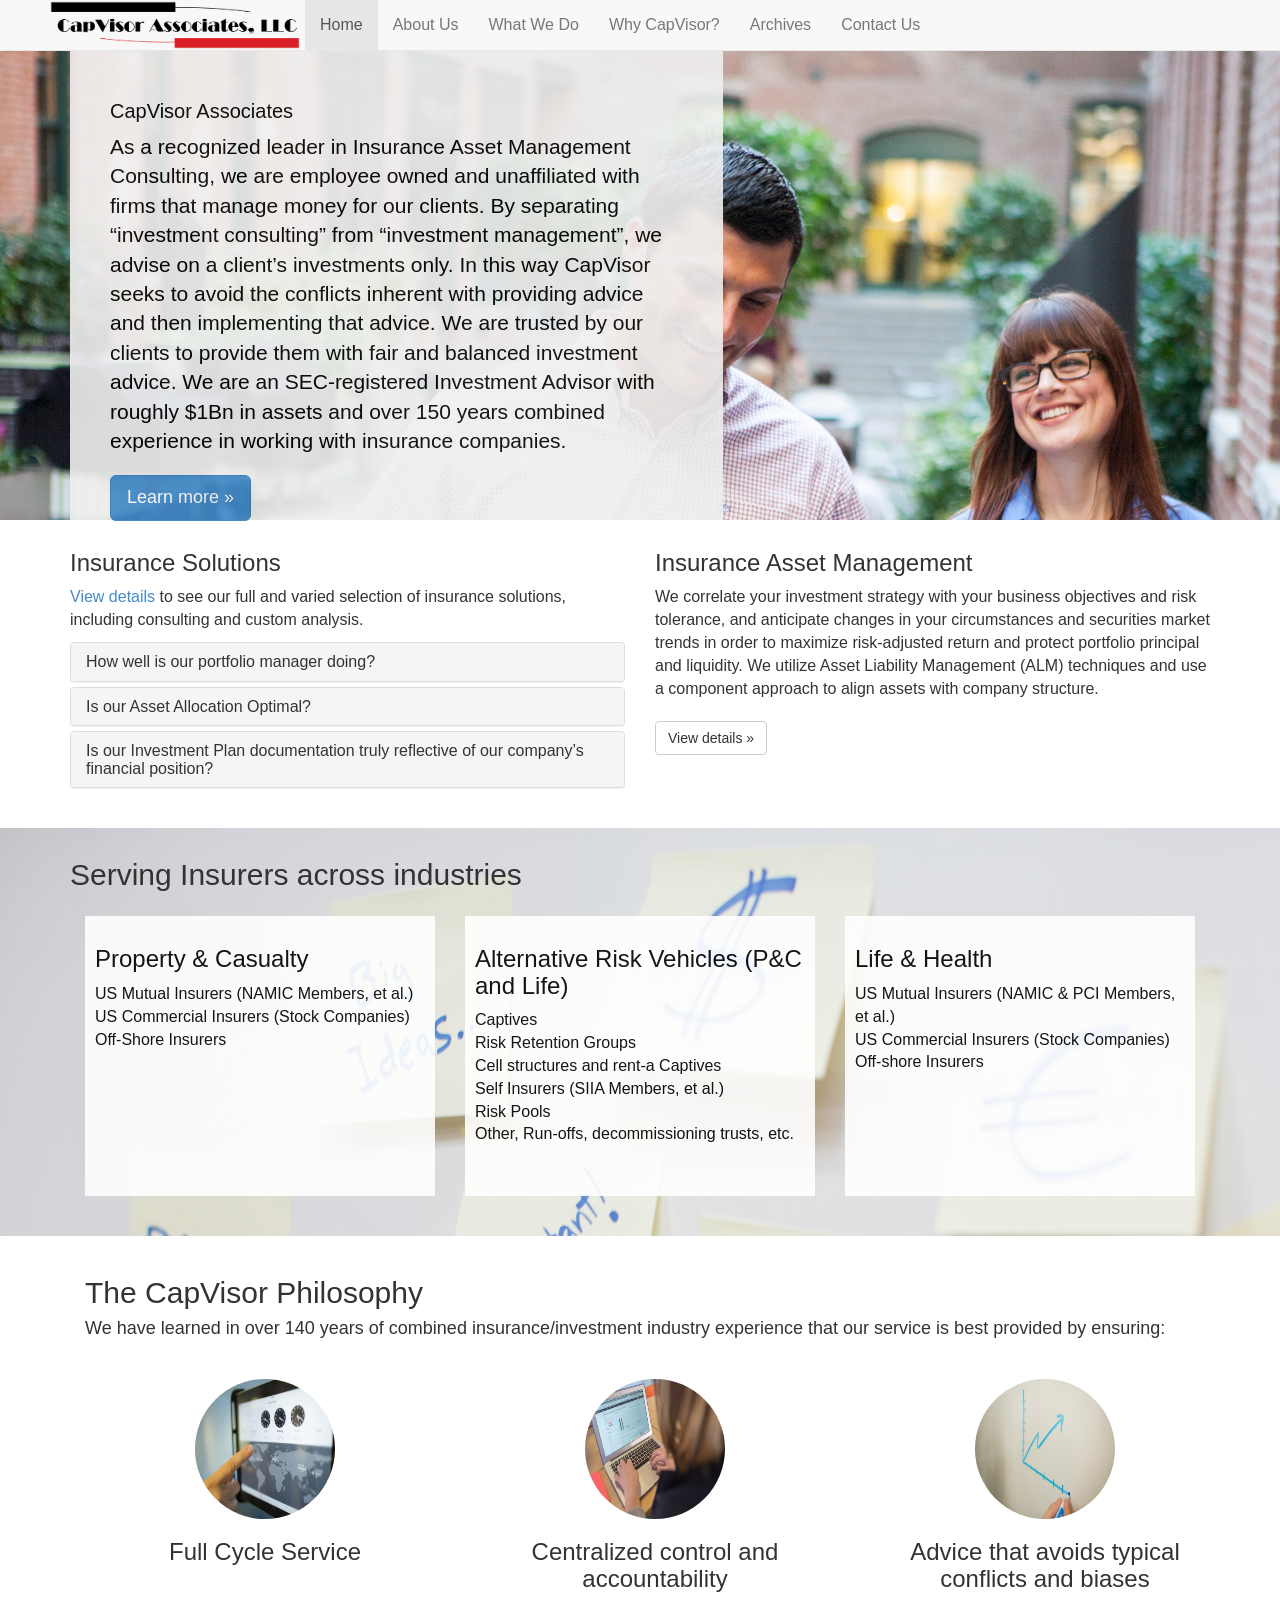
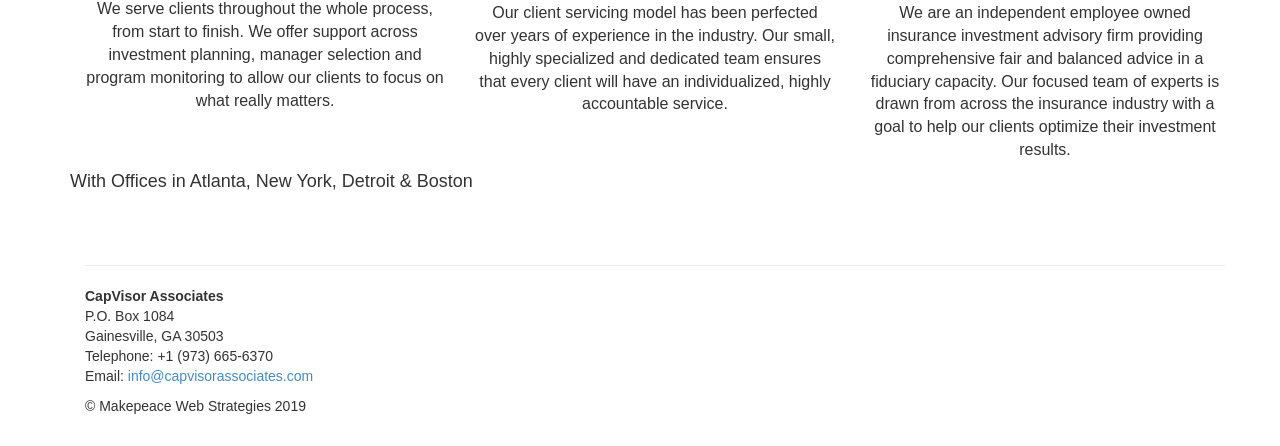
==== index.html @ c0b3cdd0 "Initial import of CapVisor Associates website from GoDaddy public_html Excludes server infrastructur" ====
<!DOCTYPE html>
<html lang="en">
<head><meta http-equiv="Content-Type" content="text/html; charset=utf-8">
	<title>Capvisor Associates - Insurance Asset Management Solutions</title>
	<meta name="generator" content="Bootply" /><meta name="viewport" content="width=device-width, initial-scale=1, maximum-scale=1"><meta name="description" content="CapVisor Associates is a recognized leader in providing independent, trusted and unbiased investment advice to insurers. We offer specialized insurance asset management and other solutions.">
	<link href="css/styles.css" rel="stylesheet" />
	<link href="css/bootstrap.min.css" rel="stylesheet" /><!--[if lt IE 9]>
			<script src="//html5shim.googlecode.com/svn/trunk/html5.js"></script>
		<![endif]-->
	<link href="css/LOGO.png" rel="title icon" />
</head>
<body><!-- Static navbar -->
<nav class="navbar navbar-default navbar-fixed-top">
<div class="container">
<div class="navbar-header"><button aria-controls="navbar" aria-expanded="false" class="navbar-toggle collapsed" data-target="#navbar" data-toggle="collapse" type="button"><span class="sr-only">Toggle navigation</span></button><a class="navbar-brand" href="index.html"><img alt="CapVisor Logo" class="logo" src="css/LOGO.jpg" /> </a></div>

<div class="navbar-collapse collapse" id="navbar">
<ul class="nav navbar-nav">
	<li class="active"><a href="index.html">Home</a></li>
	<li><a href="about-us.html">About Us</a></li>
	<li><a href="case-studies.html">What We Do</a></li>
	<li><a href="why-capvisor.html">Why CapVisor?</a></li>
	<li><a href="research.html">Archives</a></li>
	<li><a href="contact-us.html">Contact Us</a></li>
</ul>
</div>
<!--/.nav-collapse --></div>
</nav>
<!-- Main jumbotron for a primary marketing message or call to action -->

<div class="container-fluid">
<div class="homepage">
<div class="container">
<div class="row">
<div class="col-md-7 col-xs-11">
<div class="hero-cta">
<h2 style="font-size:20px">CapVisor Associates</h2>

<p class="lead">As a recognized leader in Insurance Asset Management Consulting, we are employee owned and unaffiliated with firms that manage money for our clients. By separating “investment consulting” from “investment management”,  we advise on a client’s investments only.  In this way CapVisor seeks to avoid the conflicts inherent with providing advice and then implementing that advice.  We are trusted by our clients to provide them with fair and balanced investment advice. We are an SEC-registered Investment Advisor with roughly $1Bn in assets and over 150 years combined experience in working with insurance companies.</p>

<p><a class="btn btn-primary btn-lg" href="case-studies.html" role="button">Learn more &raquo;</a></p>
</div>
</div>

<div class="col-md-5 col-xs-12" style="margin-top:50px;padding-bottom:30px;text-align:center">
      <embed src="https://players.brightcove.net/819002453001/default_default/index.html?videoId=5561254886001" autostart="false" height="220" width="370" />
</div>

</div>
</div>
</div>
</div>
<!-- Example row of columns -->

<div class="container">
<div class="row" style="margin-top:10px;margin-bottom:40px">
<div class="col-md-6">
<h3>Insurance Solutions</h3>

<p><a href="case-studies.html">View details</a> to see our full and varied selection of insurance solutions, including consulting and custom analysis.</p>

<div aria-multiselectable="true" class="panel-group" id="accordion" role="tablist">
<div class="panel panel-default">
<div class="panel-heading" id="headingOne" role="tab">
<h4 class="panel-title"><a aria-controls="collapseOne" aria-expanded="false" class="collapsed" data-parent="#accordion" data-toggle="collapse" href="#collapseOne" role="button">How well is our portfolio manager doing? </a></h4>
</div>

<div aria-labelledby="headingOne" class="panel-collapse collapse" id="collapseOne" role="tabpanel">
<div class="panel-body">
<ul>
	<li>Evaluating manager performance on a &ldquo;risk-adjusted basis&rdquo;, rather than a &ldquo;nominal&rdquo; basis (returns vs benchmark) is the key to understanding manager &ldquo;skill&rdquo;.</li>
	<li>How does our manager&rsquo;s performance compare to other similar managers?</li>
	<li>Has our manager designed our portfolio structure using asset liability management (ALM) techniques?</li>
	<li>Does our manager&rsquo;s style align with our investment philosophy? Is our Investment Plan documentation (Investment Policy Statement and guidelines) boilerplate or is it truly reflective of our company&rsquo;s financial positon, investment objectives, risk profile, regulatory environment and lifecycle status?</li>
	<li><a class="btn btn-default" href="case-studies.html" role="button">View details &raquo;</a></li>
</ul>
</div>
</div>
</div>

<div class="panel panel-default">
<div class="panel-heading" id="headingTwo" role="tab">
<h4 class="panel-title"><a aria-controls="collapseTwo" aria-expanded="false" class="collapsed" data-parent="#accordion" data-toggle="collapse" href="#collapseTwo" role="button">Is our Asset Allocation Optimal? </a></h4>
</div>

<div aria-labelledby="headingTwo" class="panel-collapse collapse" id="collapseTwo" role="tabpanel">
<div class="panel-body">
<ul>
	<li>Are we missing out on return opportunities due to limited usage of appropriate asset classes?</li>
	<li>Have we created a risk barbell of conservative bonds on one end and risk assets, like equities on the other?</li>
	<li>How can we improve our risk-adjusted returns and smooth out investment program&rsquo;s performance over time?</li>
	<li><a class="btn btn-default" href="case-studies.html" role="button">View details &raquo;</a></li>
</ul>
</div>
</div>
</div>

<div class="panel panel-default">
<div class="panel-heading" id="headingThree" role="tab">
<h4 class="panel-title"><a aria-controls="collapseThree" aria-expanded="false" class="collapsed" data-parent="#accordion" data-toggle="collapse" href="#collapseThree" role="button">Is our Investment Plan documentation truly reflective of our company&rsquo;s financial position? </a></h4>
</div>

<div aria-labelledby="headingThree" class="panel-collapse collapse" id="collapseThree" role="tabpanel">
<div class="panel-body">
<ul>
	<li>Is our Investment Plan documentation boilerplate, or does it reflect investment objectives, risk profile, regulatory environment and lifecycle status?</li>
	<li><a class="btn btn-default" href="case-studies.html" role="button">View details &raquo;</a></li>
</ul>
</div>
</div>
</div>
</div>
</div>

<div class="col-md-6">
<h3>Insurance Asset Management</h3>

<p>We correlate your investment strategy with your business objectives and risk tolerance, and anticipate changes in your circumstances and securities market trends in order to maximize risk-adjusted return and protect portfolio principal and liquidity. We utilize Asset Liability Management (ALM) techniques and use a component approach to align assets with company structure.</p>

<p><a class="btn btn-default" href="case-studies.html" role="button">View details &raquo;</a></p>
</div>
</div>
</div>
<!-- Example row of columns -->

<div class="container-fluid">
<div class="row">
<div class="industries">
<div class="container">
<h2>Serving Insurers across industries</h2>

<div class="col-sm-6 col-md-4">
<div class="industries-background">
<div class="industries-text">
<h3>Property &amp; Casualty</h3>

<p>US Mutual Insurers (NAMIC Members, et al.)<br />
US Commercial Insurers (Stock Companies)<br />
Off-Shore Insurers<br />
<br />
<br />
&nbsp;</p>
<br />
<!-- <p><a class="btn btn-default" href="#" role="button">View details &raquo;</a></p> --></div>
</div>
</div>

<div class="col-sm-6 col-md-4">
<div class="industries-background">
<div class="industries-text">
<h3>Alternative Risk Vehicles (P&amp;C and Life)</h3>

<p>Captives<br />
Risk Retention Groups<br />
Cell structures and rent-a Captives<br />
Self Insurers (SIIA Members, et al.)<br />
Risk Pools<br />
Other, Run-offs, decommissioning trusts, etc.</p>
<!--   <p><a class="btn btn-default" href="#" role="button">View details &raquo;</a></p> --></div>
</div>
</div>

<div class="col-sm-6 col-md-4">
<div class="industries-background">
<div class="industries-text">
<h3>Life &amp;&nbsp;Health</h3>

<p>US Mutual Insurers (NAMIC &amp; PCI Members, et al.)<br />
US Commercial Insurers (Stock Companies)<br />
Off-shore Insurers<br />
<br />
<br />
&nbsp;</p>
<br />
<!--   <p><a class="btn btn-default" href="#" role="button">View details &raquo;</a></p> --></div>
</div>
</div>
</div>
</div>
</div>
</div>

<div class="container">
<!-- <div class="row">
<div class="col-md-8">
<h2>A.M Best Recommended Expert Service Provider</h2>
</div>

<div class="col-md-6 col-md-offset-1" style="margin-top:20px">
<p>CapVisor Associates is delighted to be recognized again in 2017 by A.M. Best as a &ldquo;Recommended Expert Service Provider&rdquo;. The BestMark program is recognized throughout the insurance industry. A.M. Best, the leading insurance rating firm, confirms our industry status as an investment advisor whose expertise is valued by its clients.</p>
</div>

<div class="col-md-4 col-md-offset-1"><img height="120px" src="css/2017_ExpertServiceProviders.jpg" width="160px" /> <img height="80px" src="css/AM Best Logo.gif" style="margin-left:20px" width="120px" /></div>
</div>

<hr /></div> -->

<div class="container">
<h2>The CapVisor Philosophy</h2>

<h4>We have learned in over 140 years of combined insurance/investment industry experience that our service is best provided by ensuring:</h4>

<div class="row">
<div class="philosophy">
<div class="col-md-4" style="text-align:center"><img alt="Insurance Analytics" class="img-circle" height="140" src="css/tablet.jpg" width="140" />
<h3>Full Cycle Service</h3>
&nbsp;

<p>We serve clients throughout the whole process, from start to finish. We offer support across investment planning, manager selection and program monitoring to allow our clients to focus on what really matters.</p>
</div>
<!-- /.col-lg-4 -->

<div class="col-md-4" style="text-align:center"><img alt="Centralized control" class="img-circle" height="140" src="css/hands-typing-5.jpg" width="140" />
<h3>Centralized control and accountability</h3>

<p>Our client servicing model has been perfected over years of experience in the industry. Our small, highly specialized and dedicated team ensures that every client will have an individualized, highly accountable service.</p>
</div>
<!-- /.col-lg-4 -->

<div class="col-md-4" style="text-align:center"><img alt="Asset growth" class="img-circle" height="140" src="css/whiteboard-graph.jpg" width="140" />
<h3>Advice that avoids typical conflicts and biases</h3>

<p>We are an independent employee owned insurance investment advisory firm providing comprehensive fair and balanced advice in a fiduciary capacity.  Our focused team of experts is drawn from across the insurance industry with a goal to help our clients optimize their investment results.</p>
</div>
<h4>With Offices in Atlanta, New York, Detroit & Boston</h4>
<!-- /.col-lg-4 --></div>
</div>
<!-- /.row --><br />
<!-- <div class="row">
<div class="col-md-12">

<h4 style="margin-bottom:20px">CapVisor believes that the key to an optimized and successful insurance investment program is based upon:</h4>

<ul style="list-style-type:none">       
<li><span style="font-size:30px"> <em>1.</em> </span>Correlation of your investment strategy with your business objectives and risk tolerance</li>
<li><span style="font-size:30px"> <em>2.</em> </span> Utilization of a component approach to align assets with underwriting/liability structure along three primary dimensions:
<ul style="list-style-type:none"><li>  Short-term liquidity component </li>
<li>  Loss reserve component</li>
<li >  Surplus component</li></ul>
</li>

<li><span style="font-size:30px"> <em>3. </em> </span>  Anticipation of changes in your circumstances and securities market trends in order to maximize return and protect portfolio liquidity</li>
<li> <span style="font-size:30px"> <em>4.</em> </span>    Enforcement of disciplined management style  utilized in precisely executing strategies</li>
<li> <span style="font-size:30px"> <em>5.</em> </span>     Frequent and effective communication of status, progress and results</li>

</ol>
</div>
</div>
--!>

<hr>





      <footer>
      
        
        <p style="font-size:14px">
        <strong>CapVisor Associates</strong> <br>
        P.O. Box 1084<br>
Gainesville, GA 30503<br>
Telephone: +1 (973) 665-6370 <br>
Email: <a href="mailto:info@capvisorassociates.com"> info@capvisorassociates.com</a><br>
</p>
<p style="font-size:14px">&copy; Makepeace Web Strategies 2019</p>
      </footer>
     
     <!-- /container --><!-- Bootstrap core JavaScript
    ================================================== --><!-- Placed at the end of the document so the pages load faster --><script src="https://ajax.googleapis.com/ajax/libs/jquery/1.11.3/jquery.min.js"></script><script src="../../dist/js/bootstrap.min.js"></script><!-- IE10 viewport hack for Surface/desktop Windows 8 bug --><script src="../../assets/js/ie10-viewport-bug-workaround.js"></script></div>
<!-- /container --><!-- Bootstrap core JavaScript
    ================================================== --><!-- Placed at the end of the document so the pages load faster --><script src="https://ajax.googleapis.com/ajax/libs/jquery/1.11.3/jquery.min.js"></script><script src="js/bootstrap.min.js"></script><!-- IE10 viewport hack for Surface/desktop Windows 8 bug --><script src="../../assets/js/ie10-viewport-bug-workaround.js"></script></body>
</html>
---- css/styles.css ----
.container {
  margin: 0 auto;
  max-width: 1300px;
   font-family: helvetica, sans-serif;
   font-size:16px;
}

body {
  padding-top: 20px;
  padding-bottom: 20px;
font-size:16px;
}

.navbar {
  margin-bottom: 20px;
}

.logo {
height:50px;
width:250px;
margin-top:-18px;
margin-bottom:-15px;
margin-right:-10px;
margin-left:-20px}

.row {
margin-bottom:20px;
}

.homepage {
background-image:url('IMG_1086.jpg');
font-size:24px;
height:500px;
}

.hero-cta {
color:black;
background-color:#F0F0F0;
opacity:0.9;
padding:60px 40px;
font-size:20px;
height:500px
}

.btn-default {
margin-top:10px;
}

.hero-cta-2 {
color:black;
background-color:#F0F0F0;
opacity:0.9;
padding:60px 40px;
font-size:20px;
height:400px;
}


.industries {
padding-top:10px;
padding-bottom:40px;
background-image:url('sticky-notes-2.jpg');
}

.industries-background {
height:280px;
width:100%;
background-color:white;
opacity:0.9;
padding:10px;
margin-top:15px

}

.industries-text {

color:black;
opacity:1
}

.philosophy {
 padding-top:30px;
 }

.management {
margin-bottom:20px
}

.whycapvisor {

background-image:url('IMG_0965.jpg');
width:100%;
height:400px
}



.case-studies {

background-image:url('IMG_1230.jpg');
width:100%;
height:400px
}

.about-us {

background-image:url('IMG_0834.jpg');
width:100%;
height:400px

}


.whycapvisor-research {
background-image:url('IMG_0982.jpg');
background-size:100% 200%

}
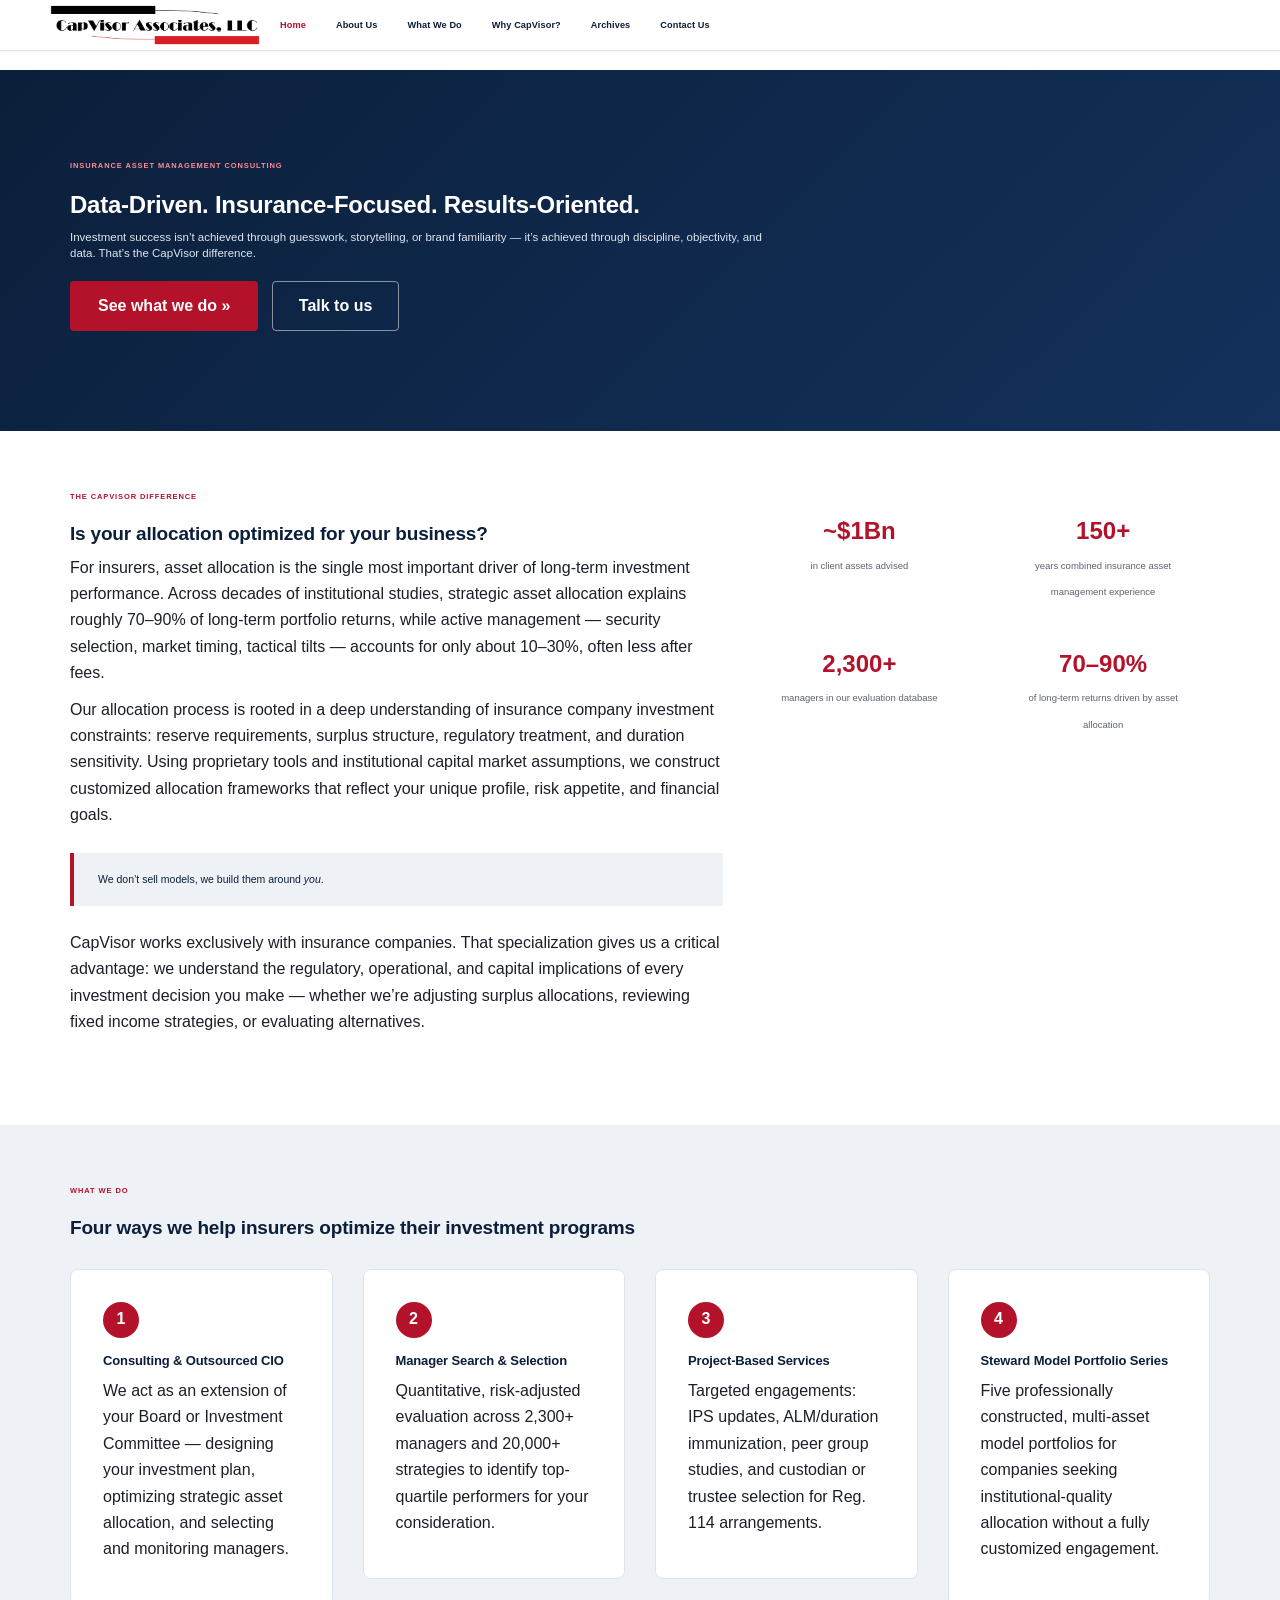
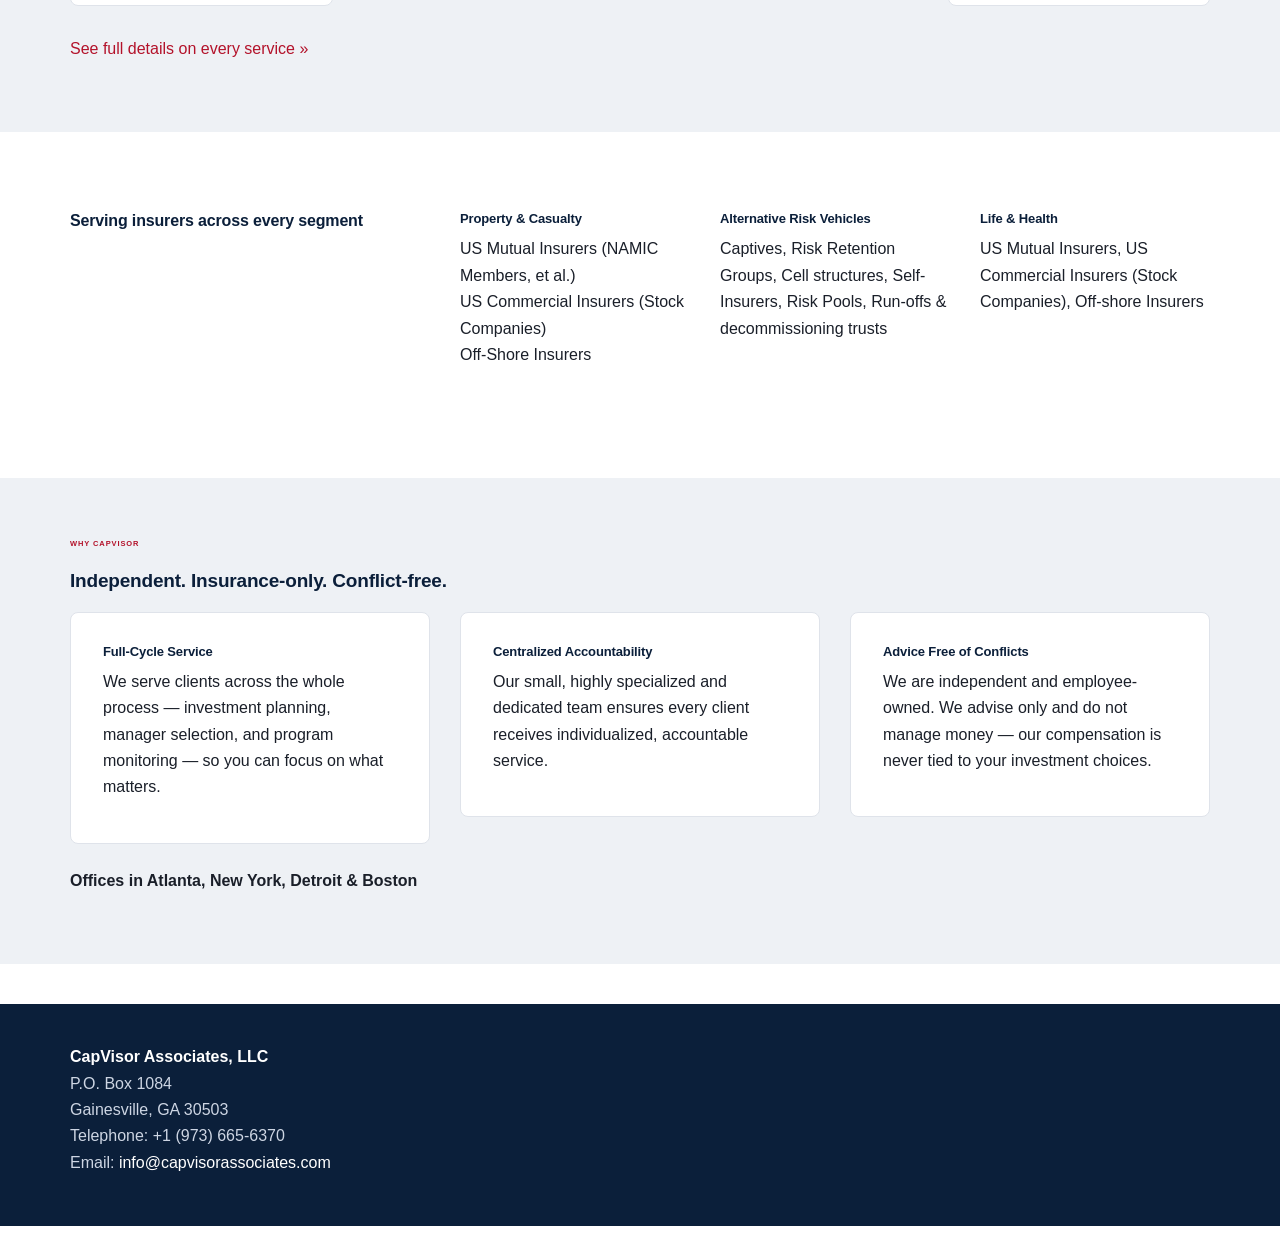
==== commit 609fd986: "Redesign site: modern visual design, restructured services with Steward Model Portfolio Series, upda" ====
--- a/index.html
+++ b/index.html
@@ -1,15 +1,16 @@
 <!DOCTYPE html>
 <html lang="en">
 <head><meta http-equiv="Content-Type" content="text/html; charset=utf-8">
-	<title>Capvisor Associates - Insurance Asset Management Solutions</title>
+	<title>CapVisor Associates - Insurance Asset Management Consulting</title>
 	<meta name="generator" content="Bootply" /><meta name="viewport" content="width=device-width, initial-scale=1, maximum-scale=1"><meta name="description" content="CapVisor Associates is a recognized leader in providing independent, trusted and unbiased investment advice to insurers. We offer specialized insurance asset management and other solutions.">
+	<link href="css/bootstrap.min.css" rel="stylesheet" />
 	<link href="css/styles.css" rel="stylesheet" />
-	<link href="css/bootstrap.min.css" rel="stylesheet" /><!--[if lt IE 9]>
+	<link href="css/modern.css" rel="stylesheet" /><!--[if lt IE 9]>
 			<script src="//html5shim.googlecode.com/svn/trunk/html5.js"></script>
 		<![endif]-->
 	<link href="css/LOGO.png" rel="title icon" />
 </head>
-<body><!-- Static navbar -->
+<body>
 <nav class="navbar navbar-default navbar-fixed-top">
 <div class="container">
 <div class="navbar-header"><button aria-controls="navbar" aria-expanded="false" class="navbar-toggle collapsed" data-target="#navbar" data-toggle="collapse" type="button"><span class="sr-only">Toggle navigation</span></button><a class="navbar-brand" href="index.html"><img alt="CapVisor Logo" class="logo" src="css/LOGO.jpg" /> </a></div>
@@ -26,153 +27,106 @@
 </div>
 <!--/.nav-collapse --></div>
 </nav>
-<!-- Main jumbotron for a primary marketing message or call to action -->
 
-<div class="container-fluid">
-<div class="homepage">
+<div class="cv-hero">
 <div class="container">
 <div class="row">
-<div class="col-md-7 col-xs-11">
-<div class="hero-cta">
-<h2 style="font-size:20px">CapVisor Associates</h2>
-
-<p class="lead">As a recognized leader in Insurance Asset Management Consulting, we are employee owned and unaffiliated with firms that manage money for our clients. By separating “investment consulting” from “investment management”,  we advise on a client’s investments only.  In this way CapVisor seeks to avoid the conflicts inherent with providing advice and then implementing that advice.  We are trusted by our clients to provide them with fair and balanced investment advice. We are an SEC-registered Investment Advisor with roughly $1Bn in assets and over 150 years combined experience in working with insurance companies.</p>
-
-<p><a class="btn btn-primary btn-lg" href="case-studies.html" role="button">Learn more &raquo;</a></p>
-</div>
-</div>
-
-<div class="col-md-5 col-xs-12" style="margin-top:50px;padding-bottom:30px;text-align:center">
-      <embed src="https://players.brightcove.net/819002453001/default_default/index.html?videoId=5561254886001" autostart="false" height="220" width="370" />
-</div>
-
+<div class="col-md-9">
+<span class="cv-eyebrow">Insurance Asset Management Consulting</span>
+<h1>Data-Driven. Insurance-Focused. Results-Oriented.</h1>
+<p class="lead">Investment success isn&rsquo;t achieved through guesswork, storytelling, or brand familiarity &mdash; it&rsquo;s achieved through discipline, objectivity, and data. That&rsquo;s the CapVisor difference.</p>
+<p>
+<a class="btn-cv-primary" href="case-studies.html">See what we do &raquo;</a>
+&nbsp;
+<a class="btn-cv-outline" href="contact-us.html">Talk to us</a>
+</p>
 </div>
 </div>
 </div>
 </div>
-<!-- Example row of columns -->
 
+<div class="cv-section">
 <div class="container">
-<div class="row" style="margin-top:10px;margin-bottom:40px">
-<div class="col-md-6">
-<h3>Insurance Solutions</h3>
-
-<p><a href="case-studies.html">View details</a> to see our full and varied selection of insurance solutions, including consulting and custom analysis.</p>
-
-<div aria-multiselectable="true" class="panel-group" id="accordion" role="tablist">
-<div class="panel panel-default">
-<div class="panel-heading" id="headingOne" role="tab">
-<h4 class="panel-title"><a aria-controls="collapseOne" aria-expanded="false" class="collapsed" data-parent="#accordion" data-toggle="collapse" href="#collapseOne" role="button">How well is our portfolio manager doing? </a></h4>
+<div class="row">
+<div class="col-md-7">
+<span class="cv-eyebrow">The CapVisor Difference</span>
+<h2>Is your allocation optimized for your business?</h2>
+<p>For insurers, asset allocation is the single most important driver of long-term investment performance. Across decades of institutional studies, strategic asset allocation explains roughly 70&ndash;90% of long-term portfolio returns, while active management &mdash; security selection, market timing, tactical tilts &mdash; accounts for only about 10&ndash;30%, often less after fees.</p>
+<p>Our allocation process is rooted in a deep understanding of insurance company investment constraints: reserve requirements, surplus structure, regulatory treatment, and duration sensitivity. Using proprietary tools and institutional capital market assumptions, we construct customized allocation frameworks that reflect your unique profile, risk appetite, and financial goals.</p>
+<div class="cv-pullquote">We don&rsquo;t sell models, we build them around <em>you</em>.</div>
+<p>CapVisor works exclusively with insurance companies. That specialization gives us a critical advantage: we understand the regulatory, operational, and capital implications of every investment decision you make &mdash; whether we&rsquo;re adjusting surplus allocations, reviewing fixed income strategies, or evaluating alternatives.</p>
 </div>
-
-<div aria-labelledby="headingOne" class="panel-collapse collapse" id="collapseOne" role="tabpanel">
-<div class="panel-body">
-<ul>
-	<li>Evaluating manager performance on a &ldquo;risk-adjusted basis&rdquo;, rather than a &ldquo;nominal&rdquo; basis (returns vs benchmark) is the key to understanding manager &ldquo;skill&rdquo;.</li>
-	<li>How does our manager&rsquo;s performance compare to other similar managers?</li>
-	<li>Has our manager designed our portfolio structure using asset liability management (ALM) techniques?</li>
-	<li>Does our manager&rsquo;s style align with our investment philosophy? Is our Investment Plan documentation (Investment Policy Statement and guidelines) boilerplate or is it truly reflective of our company&rsquo;s financial positon, investment objectives, risk profile, regulatory environment and lifecycle status?</li>
-	<li><a class="btn btn-default" href="case-studies.html" role="button">View details &raquo;</a></li>
-</ul>
-</div>
-</div>
-</div>
-
-<div class="panel panel-default">
-<div class="panel-heading" id="headingTwo" role="tab">
-<h4 class="panel-title"><a aria-controls="collapseTwo" aria-expanded="false" class="collapsed" data-parent="#accordion" data-toggle="collapse" href="#collapseTwo" role="button">Is our Asset Allocation Optimal? </a></h4>
-</div>
-
-<div aria-labelledby="headingTwo" class="panel-collapse collapse" id="collapseTwo" role="tabpanel">
-<div class="panel-body">
-<ul>
-	<li>Are we missing out on return opportunities due to limited usage of appropriate asset classes?</li>
-	<li>Have we created a risk barbell of conservative bonds on one end and risk assets, like equities on the other?</li>
-	<li>How can we improve our risk-adjusted returns and smooth out investment program&rsquo;s performance over time?</li>
-	<li><a class="btn btn-default" href="case-studies.html" role="button">View details &raquo;</a></li>
-</ul>
-</div>
-</div>
-</div>
-
-<div class="panel panel-default">
-<div class="panel-heading" id="headingThree" role="tab">
-<h4 class="panel-title"><a aria-controls="collapseThree" aria-expanded="false" class="collapsed" data-parent="#accordion" data-toggle="collapse" href="#collapseThree" role="button">Is our Investment Plan documentation truly reflective of our company&rsquo;s financial position? </a></h4>
-</div>
-
-<div aria-labelledby="headingThree" class="panel-collapse collapse" id="collapseThree" role="tabpanel">
-<div class="panel-body">
-<ul>
-	<li>Is our Investment Plan documentation boilerplate, or does it reflect investment objectives, risk profile, regulatory environment and lifecycle status?</li>
-	<li><a class="btn btn-default" href="case-studies.html" role="button">View details &raquo;</a></li>
-</ul>
+<div class="col-md-5">
+<div class="row">
+<div class="col-xs-6"><div class="cv-stat"><span class="cv-stat-num">~$1Bn</span><span class="cv-stat-label">in client assets advised</span></div></div>
+<div class="col-xs-6"><div class="cv-stat"><span class="cv-stat-num">150+</span><span class="cv-stat-label">years combined insurance asset management experience</span></div></div>
+<div class="col-xs-6"><div class="cv-stat"><span class="cv-stat-num">2,300+</span><span class="cv-stat-label">managers in our evaluation database</span></div></div>
+<div class="col-xs-6"><div class="cv-stat"><span class="cv-stat-num">70&ndash;90%</span><span class="cv-stat-label">of long-term returns driven by asset allocation</span></div></div>
 </div>
 </div>
 </div>
 </div>
 </div>
 
-<div class="col-md-6">
-<h3>Insurance Asset Management</h3>
-
-<p>We correlate your investment strategy with your business objectives and risk tolerance, and anticipate changes in your circumstances and securities market trends in order to maximize risk-adjusted return and protect portfolio principal and liquidity. We utilize Asset Liability Management (ALM) techniques and use a component approach to align assets with company structure.</p>
-
-<p><a class="btn btn-default" href="case-studies.html" role="button">View details &raquo;</a></p>
+<div class="cv-section cv-section-alt">
+<div class="container">
+<span class="cv-eyebrow">What We Do</span>
+<h2>Four ways we help insurers optimize their investment programs</h2>
+<div class="row" style="margin-top:30px">
+<div class="col-md-3">
+<div class="cv-card">
+<span class="cv-card-number">1</span>
+<h3>Consulting &amp; Outsourced CIO</h3>
+<p>We act as an extension of your Board or Investment Committee &mdash; designing your investment plan, optimizing strategic asset allocation, and selecting and monitoring managers.</p>
+</div>
+</div>
+<div class="col-md-3">
+<div class="cv-card">
+<span class="cv-card-number">2</span>
+<h3>Manager Search &amp; Selection</h3>
+<p>Quantitative, risk-adjusted evaluation across 2,300+ managers and 20,000+ strategies to identify top-quartile performers for your consideration.</p>
+</div>
+</div>
+<div class="col-md-3">
+<div class="cv-card">
+<span class="cv-card-number">3</span>
+<h3>Project-Based Services</h3>
+<p>Targeted engagements: IPS updates, ALM/duration immunization, peer group studies, and custodian or trustee selection for Reg. 114 arrangements.</p>
+</div>
+</div>
+<div class="col-md-3">
+<div class="cv-card">
+<span class="cv-card-number">4</span>
+<h3>Steward Model Portfolio Series</h3>
+<p>Five professionally constructed, multi-asset model portfolios for companies seeking institutional-quality allocation without a fully customized engagement.</p>
 </div>
 </div>
 </div>
-<!-- Example row of columns -->
-
-<div class="container-fluid">
-<div class="row">
-<div class="industries">
-<div class="container">
-<h2>Serving Insurers across industries</h2>
-
-<div class="col-sm-6 col-md-4">
-<div class="industries-background">
-<div class="industries-text">
-<h3>Property &amp; Casualty</h3>
-
-<p>US Mutual Insurers (NAMIC Members, et al.)<br />
-US Commercial Insurers (Stock Companies)<br />
-Off-Shore Insurers<br />
-<br />
-<br />
-&nbsp;</p>
-<br />
-<!-- <p><a class="btn btn-default" href="#" role="button">View details &raquo;</a></p> --></div>
+<p style="margin-top:30px"><a href="case-studies.html">See full details on every service &raquo;</a></p>
 </div>
 </div>
 
-<div class="col-sm-6 col-md-4">
-<div class="industries-background">
-<div class="industries-text">
-<h3>Alternative Risk Vehicles (P&amp;C and Life)</h3>
-
-<p>Captives<br />
-Risk Retention Groups<br />
-Cell structures and rent-a Captives<br />
-Self Insurers (SIIA Members, et al.)<br />
-Risk Pools<br />
-Other, Run-offs, decommissioning trusts, etc.</p>
-<!--   <p><a class="btn btn-default" href="#" role="button">View details &raquo;</a></p> --></div>
+<div class="cv-section">
+<div class="container">
+<div class="row">
+<div class="col-md-4">
+<h2 style="font-size:1.6rem">Serving insurers across every segment</h2>
 </div>
+<div class="col-md-8">
+<div class="row">
+<div class="col-sm-4">
+<h3>Property &amp; Casualty</h3>
+<p>US Mutual Insurers (NAMIC Members, et al.)<br />
+US Commercial Insurers (Stock Companies)<br />
+Off-Shore Insurers</p>
 </div>
-
-<div class="col-sm-6 col-md-4">
-<div class="industries-background">
-<div class="industries-text">
-<h3>Life &amp;&nbsp;Health</h3>
-
-<p>US Mutual Insurers (NAMIC &amp; PCI Members, et al.)<br />
-US Commercial Insurers (Stock Companies)<br />
-Off-shore Insurers<br />
-<br />
-<br />
-&nbsp;</p>
-<br />
-<!--   <p><a class="btn btn-default" href="#" role="button">View details &raquo;</a></p> --></div>
+<div class="col-sm-4">
+<h3>Alternative Risk Vehicles</h3>
+<p>Captives, Risk Retention Groups, Cell structures, Self-Insurers, Risk Pools, Run-offs &amp; decommissioning trusts</p>
+</div>
+<div class="col-sm-4">
+<h3>Life &amp; Health</h3>
+<p>US Mutual Insurers, US Commercial Insurers (Stock Companies), Off-shore Insurers</p>
 </div>
 </div>
 </div>
@@ -180,95 +134,46 @@
 </div>
 </div>
 
+<div class="cv-section cv-section-alt">
 <div class="container">
-<!-- <div class="row">
-<div class="col-md-8">
-<h2>A.M Best Recommended Expert Service Provider</h2>
+<span class="cv-eyebrow">Why CapVisor</span>
+<h2>Independent. Insurance-only. Conflict-free.</h2>
+<div class="row" style="margin-top:20px">
+<div class="col-md-4">
+<div class="cv-card">
+<h3>Full-Cycle Service</h3>
+<p>We serve clients across the whole process &mdash; investment planning, manager selection, and program monitoring &mdash; so you can focus on what matters.</p>
+</div>
+</div>
+<div class="col-md-4">
+<div class="cv-card">
+<h3>Centralized Accountability</h3>
+<p>Our small, highly specialized and dedicated team ensures every client receives individualized, accountable service.</p>
+</div>
+</div>
+<div class="col-md-4">
+<div class="cv-card">
+<h3>Advice Free of Conflicts</h3>
+<p>We are independent and employee-owned. We advise only and do not manage money &mdash; our compensation is never tied to your investment choices.</p>
+</div>
+</div>
+</div>
+<p style="margin-top:24px"><strong>Offices in Atlanta, New York, Detroit &amp; Boston</strong></p>
+</div>
 </div>
 
-<div class="col-md-6 col-md-offset-1" style="margin-top:20px">
-<p>CapVisor Associates is delighted to be recognized again in 2017 by A.M. Best as a &ldquo;Recommended Expert Service Provider&rdquo;. The BestMark program is recognized throughout the insurance industry. A.M. Best, the leading insurance rating firm, confirms our industry status as an investment advisor whose expertise is valued by its clients.</p>
+<footer class="cv-footer">
+<div class="container">
+<p>
+<strong>CapVisor Associates, LLC</strong><br>
+P.O. Box 1084<br>
+Gainesville, GA 30503<br>
+Telephone: +1 (973) 665-6370<br>
+Email: <a href="mailto:info@capvisorassociates.com">info@capvisorassociates.com</a>
+</p>
 </div>
+</footer>
 
-<div class="col-md-4 col-md-offset-1"><img height="120px" src="css/2017_ExpertServiceProviders.jpg" width="160px" /> <img height="80px" src="css/AM Best Logo.gif" style="margin-left:20px" width="120px" /></div>
-</div>
-
-<hr /></div> -->
-
-<div class="container">
-<h2>The CapVisor Philosophy</h2>
-
-<h4>We have learned in over 140 years of combined insurance/investment industry experience that our service is best provided by ensuring:</h4>
-
-<div class="row">
-<div class="philosophy">
-<div class="col-md-4" style="text-align:center"><img alt="Insurance Analytics" class="img-circle" height="140" src="css/tablet.jpg" width="140" />
-<h3>Full Cycle Service</h3>
-&nbsp;
-
-<p>We serve clients throughout the whole process, from start to finish. We offer support across investment planning, manager selection and program monitoring to allow our clients to focus on what really matters.</p>
-</div>
-<!-- /.col-lg-4 -->
-
-<div class="col-md-4" style="text-align:center"><img alt="Centralized control" class="img-circle" height="140" src="css/hands-typing-5.jpg" width="140" />
-<h3>Centralized control and accountability</h3>
-
-<p>Our client servicing model has been perfected over years of experience in the industry. Our small, highly specialized and dedicated team ensures that every client will have an individualized, highly accountable service.</p>
-</div>
-<!-- /.col-lg-4 -->
-
-<div class="col-md-4" style="text-align:center"><img alt="Asset growth" class="img-circle" height="140" src="css/whiteboard-graph.jpg" width="140" />
-<h3>Advice that avoids typical conflicts and biases</h3>
-
-<p>We are an independent employee owned insurance investment advisory firm providing comprehensive fair and balanced advice in a fiduciary capacity.  Our focused team of experts is drawn from across the insurance industry with a goal to help our clients optimize their investment results.</p>
-</div>
-<h4>With Offices in Atlanta, New York, Detroit & Boston</h4>
-<!-- /.col-lg-4 --></div>
-</div>
-<!-- /.row --><br />
-<!-- <div class="row">
-<div class="col-md-12">
-
-<h4 style="margin-bottom:20px">CapVisor believes that the key to an optimized and successful insurance investment program is based upon:</h4>
-
-<ul style="list-style-type:none">       
-<li><span style="font-size:30px"> <em>1.</em> </span>Correlation of your investment strategy with your business objectives and risk tolerance</li>
-<li><span style="font-size:30px"> <em>2.</em> </span> Utilization of a component approach to align assets with underwriting/liability structure along three primary dimensions:
-<ul style="list-style-type:none"><li>  Short-term liquidity component </li>
-<li>  Loss reserve component</li>
-<li >  Surplus component</li></ul>
-</li>
-
-<li><span style="font-size:30px"> <em>3. </em> </span>  Anticipation of changes in your circumstances and securities market trends in order to maximize return and protect portfolio liquidity</li>
-<li> <span style="font-size:30px"> <em>4.</em> </span>    Enforcement of disciplined management style  utilized in precisely executing strategies</li>
-<li> <span style="font-size:30px"> <em>5.</em> </span>     Frequent and effective communication of status, progress and results</li>
-
-</ol>
-</div>
-</div>
---!>
-
-<hr>
-
-
-
-
-
-      <footer>
-      
-        
-        <p style="font-size:14px">
-        <strong>CapVisor Associates</strong> <br>
-        P.O. Box 1084<br>
-Gainesville, GA 30503<br>
-Telephone: +1 (973) 665-6370 <br>
-Email: <a href="mailto:info@capvisorassociates.com"> info@capvisorassociates.com</a><br>
-</p>
-<p style="font-size:14px">&copy; Makepeace Web Strategies 2019</p>
-      </footer>
-     
-     <!-- /container --><!-- Bootstrap core JavaScript
-    ================================================== --><!-- Placed at the end of the document so the pages load faster --><script src="https://ajax.googleapis.com/ajax/libs/jquery/1.11.3/jquery.min.js"></script><script src="../../dist/js/bootstrap.min.js"></script><!-- IE10 viewport hack for Surface/desktop Windows 8 bug --><script src="../../assets/js/ie10-viewport-bug-workaround.js"></script></div>
-<!-- /container --><!-- Bootstrap core JavaScript
-    ================================================== --><!-- Placed at the end of the document so the pages load faster --><script src="https://ajax.googleapis.com/ajax/libs/jquery/1.11.3/jquery.min.js"></script><script src="js/bootstrap.min.js"></script><!-- IE10 viewport hack for Surface/desktop Windows 8 bug --><script src="../../assets/js/ie10-viewport-bug-workaround.js"></script></body>
-</html>+<script src="https://ajax.googleapis.com/ajax/libs/jquery/1.11.3/jquery.min.js"></script><script src="js/bootstrap.min.js"></script>
+</body>
+</html>
--- a/css/modern.css
+++ b/css/modern.css
@@ -0,0 +1,209 @@
+/* CapVisor Associates — modern design system, 2026 redesign */
+
+:root{
+  --cv-navy:#0b1f3a;
+  --cv-navy-light:#13315c;
+  --cv-red:#b3122a;
+  --cv-red-dark:#8c0e21;
+  --cv-ink:#1a1f29;
+  --cv-gray:#5a6472;
+  --cv-gray-light:#eef1f5;
+  --cv-border:#dfe3ea;
+  --cv-bg:#ffffff;
+  --cv-font: -apple-system, BlinkMacSystemFont, "Segoe UI", Roboto, Helvetica, Arial, sans-serif;
+}
+
+*{box-sizing:border-box;}
+
+body{
+  font-family:var(--cv-font);
+  color:var(--cv-ink);
+  line-height:1.65;
+  background:var(--cv-bg);
+  -webkit-font-smoothing:antialiased;
+}
+
+a{color:var(--cv-red);text-decoration:none;}
+a:hover, a:focus{color:var(--cv-red-dark);text-decoration:underline;}
+
+h1,h2,h3,h4,h5{
+  font-family:var(--cv-font);
+  font-weight:700;
+  color:var(--cv-navy);
+  letter-spacing:-0.01em;
+}
+
+h1{font-size:2.4rem;}
+h2{font-size:1.9rem;margin-bottom:1rem;}
+h3{font-size:1.3rem;}
+
+.cv-eyebrow{
+  text-transform:uppercase;
+  letter-spacing:.12em;
+  font-size:.75rem;
+  font-weight:700;
+  color:var(--cv-red);
+  margin-bottom:.5rem;
+  display:block;
+}
+
+/* Navbar override */
+.navbar.navbar-default.navbar-fixed-top{
+  background:var(--cv-bg);
+  border-bottom:1px solid var(--cv-border);
+  box-shadow:0 1px 3px rgba(0,0,0,.04);
+}
+.navbar-default .navbar-nav>li>a{
+  color:var(--cv-navy);
+  font-weight:600;
+  font-size:.92rem;
+  letter-spacing:.01em;
+}
+.navbar-default .navbar-nav>li>a:hover,
+.navbar-default .navbar-nav>li.active>a{
+  color:var(--cv-red);
+  background:transparent;
+}
+.navbar-brand img.logo{max-height:42px;width:auto;}
+
+/* Hero sections */
+.cv-hero{
+  background:linear-gradient(135deg, var(--cv-navy) 0%, var(--cv-navy-light) 100%);
+  color:#fff;
+  padding:90px 0 70px;
+  margin-top:50px;
+}
+.cv-hero h1, .cv-hero h2{color:#fff;}
+.cv-hero .lead{
+  font-size:1.15rem;
+  color:#dfe6f0;
+  max-width:720px;
+}
+.cv-hero .cv-eyebrow{color:#ff8a93;}
+
+.btn-cv-primary{
+  background:var(--cv-red);
+  border:none;
+  color:#fff;
+  font-weight:600;
+  padding:12px 28px;
+  border-radius:4px;
+  display:inline-block;
+  transition:background .15s ease;
+}
+.btn-cv-primary:hover{background:var(--cv-red-dark);color:#fff;text-decoration:none;}
+
+.btn-cv-outline{
+  background:transparent;
+  border:1px solid rgba(255,255,255,.5);
+  color:#fff;
+  font-weight:600;
+  padding:11px 26px;
+  border-radius:4px;
+  display:inline-block;
+}
+.btn-cv-outline:hover{border-color:#fff;text-decoration:none;color:#fff;}
+
+/* Section spacing */
+.cv-section{padding:60px 0;}
+.cv-section-alt{background:var(--cv-gray-light);}
+
+/* Cards */
+.cv-card{
+  background:#fff;
+  border:1px solid var(--cv-border);
+  border-radius:8px;
+  padding:32px;
+  height:100%;
+  transition:box-shadow .15s ease, transform .15s ease;
+}
+.cv-card:hover{box-shadow:0 10px 30px rgba(11,31,58,.08);transform:translateY(-2px);}
+.cv-card h3{margin-top:0;}
+.cv-card .cv-card-number{
+  display:inline-flex;
+  align-items:center;
+  justify-content:center;
+  width:36px;height:36px;
+  background:var(--cv-red);
+  color:#fff;
+  border-radius:50%;
+  font-weight:700;
+  margin-bottom:16px;
+}
+
+/* Stat callouts */
+.cv-stat{
+  text-align:center;
+  padding:20px;
+}
+.cv-stat .cv-stat-num{
+  font-size:2.4rem;
+  font-weight:800;
+  color:var(--cv-red);
+  display:block;
+}
+.cv-stat .cv-stat-label{
+  color:var(--cv-gray);
+  font-size:.95rem;
+}
+
+/* Pull quote / difference box */
+.cv-pullquote{
+  border-left:4px solid var(--cv-red);
+  padding:18px 24px;
+  background:var(--cv-gray-light);
+  font-size:1.05rem;
+  color:var(--cv-navy);
+  margin:24px 0;
+}
+
+/* Steward series portfolio chips */
+.cv-portfolio-chip{
+  border:1px solid var(--cv-border);
+  border-radius:6px;
+  padding:18px 20px;
+  margin-bottom:12px;
+  background:#fff;
+}
+.cv-portfolio-chip .cv-portfolio-name{
+  font-weight:700;
+  color:var(--cv-navy);
+  display:block;
+  margin-bottom:4px;
+}
+.cv-portfolio-chip .cv-portfolio-mix{
+  color:var(--cv-gray);
+  font-size:.92rem;
+}
+
+/* People / bios */
+.cv-bio{
+  border-bottom:1px solid var(--cv-border);
+  padding:28px 0;
+}
+.cv-bio:last-child{border-bottom:none;}
+.cv-bio h4{margin-bottom:2px;color:var(--cv-navy);}
+.cv-bio .cv-bio-title{
+  color:var(--cv-red);
+  font-weight:600;
+  font-size:.92rem;
+  display:block;
+  margin-bottom:12px;
+}
+
+/* Footer */
+footer.cv-footer{
+  background:var(--cv-navy);
+  color:#cdd5e3;
+  padding:40px 0;
+  margin-top:40px;
+}
+footer.cv-footer a{color:#fff;}
+footer.cv-footer strong{color:#fff;}
+
+hr.cv-hr{border-top:1px solid var(--cv-border);margin:0;}
+
+@media (max-width:767px){
+  .cv-hero{padding:70px 0 50px;text-align:left;}
+  h1{font-size:1.9rem;}
+}
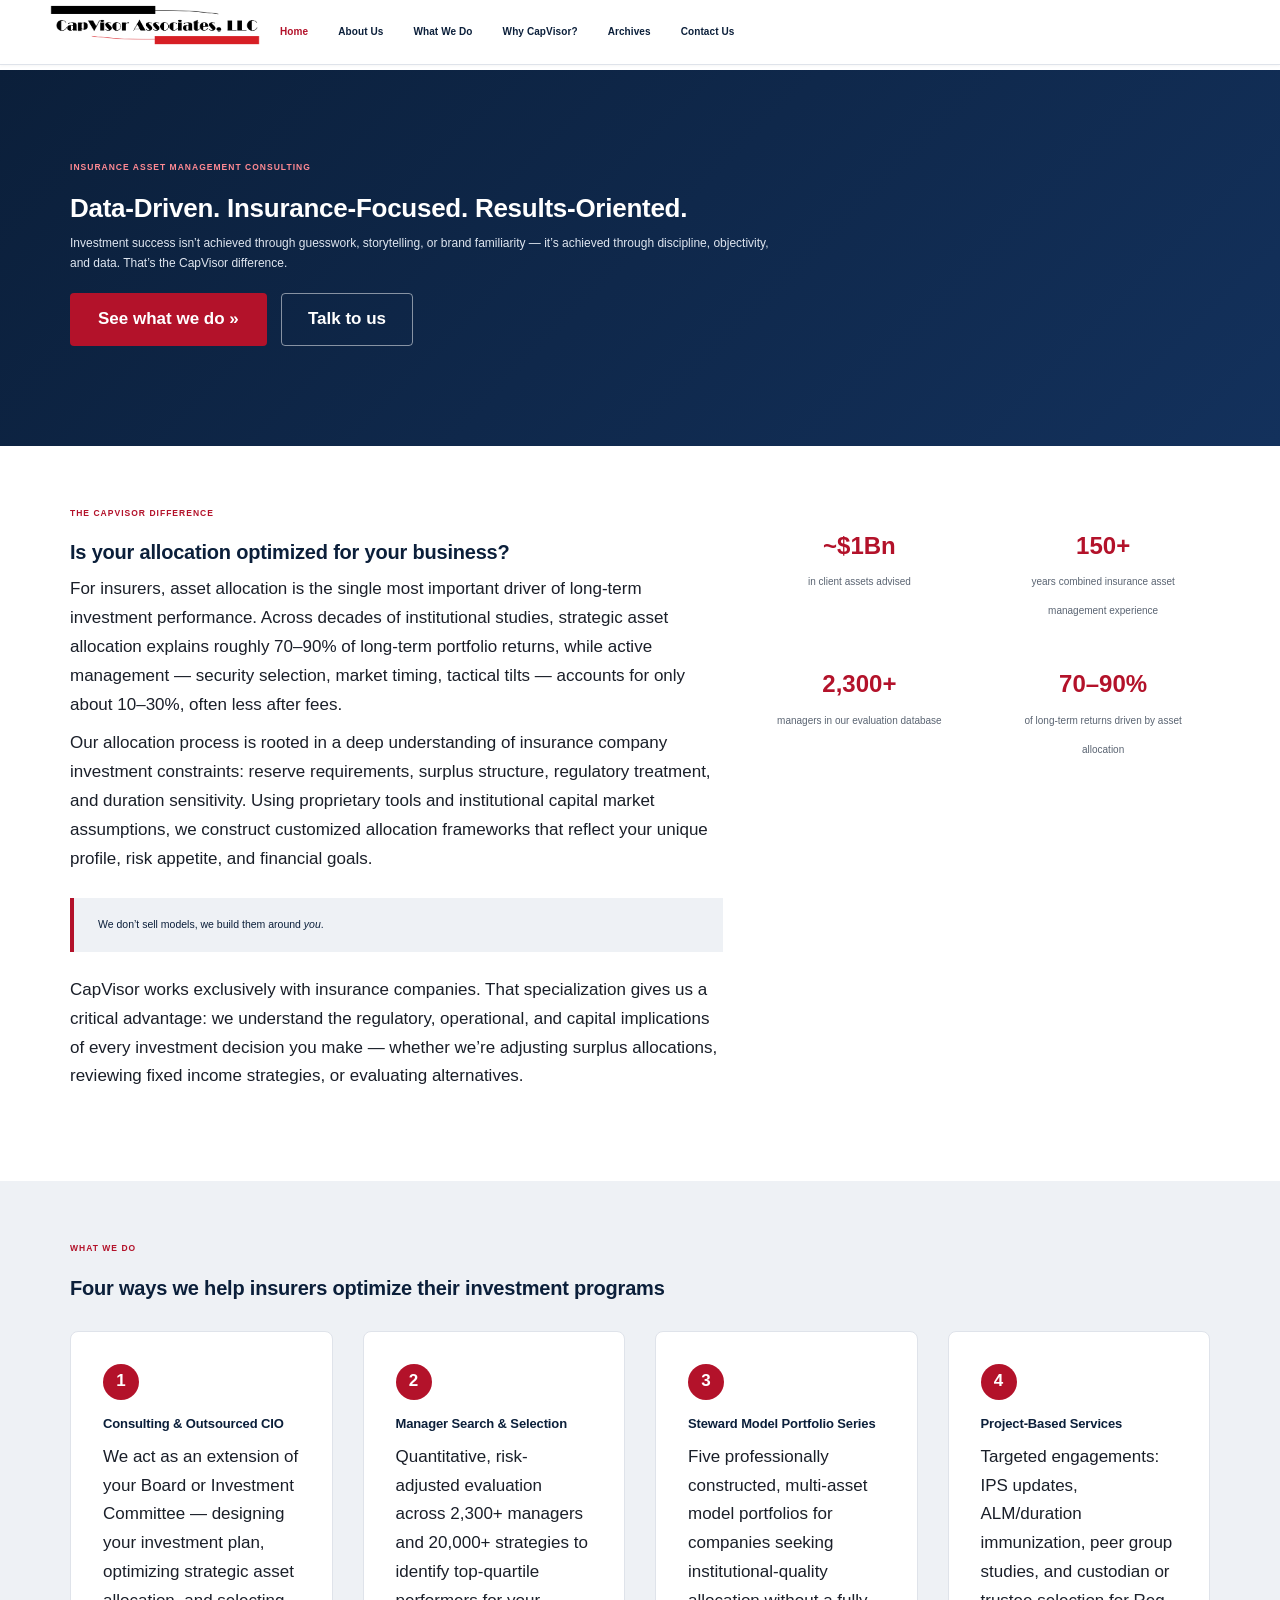
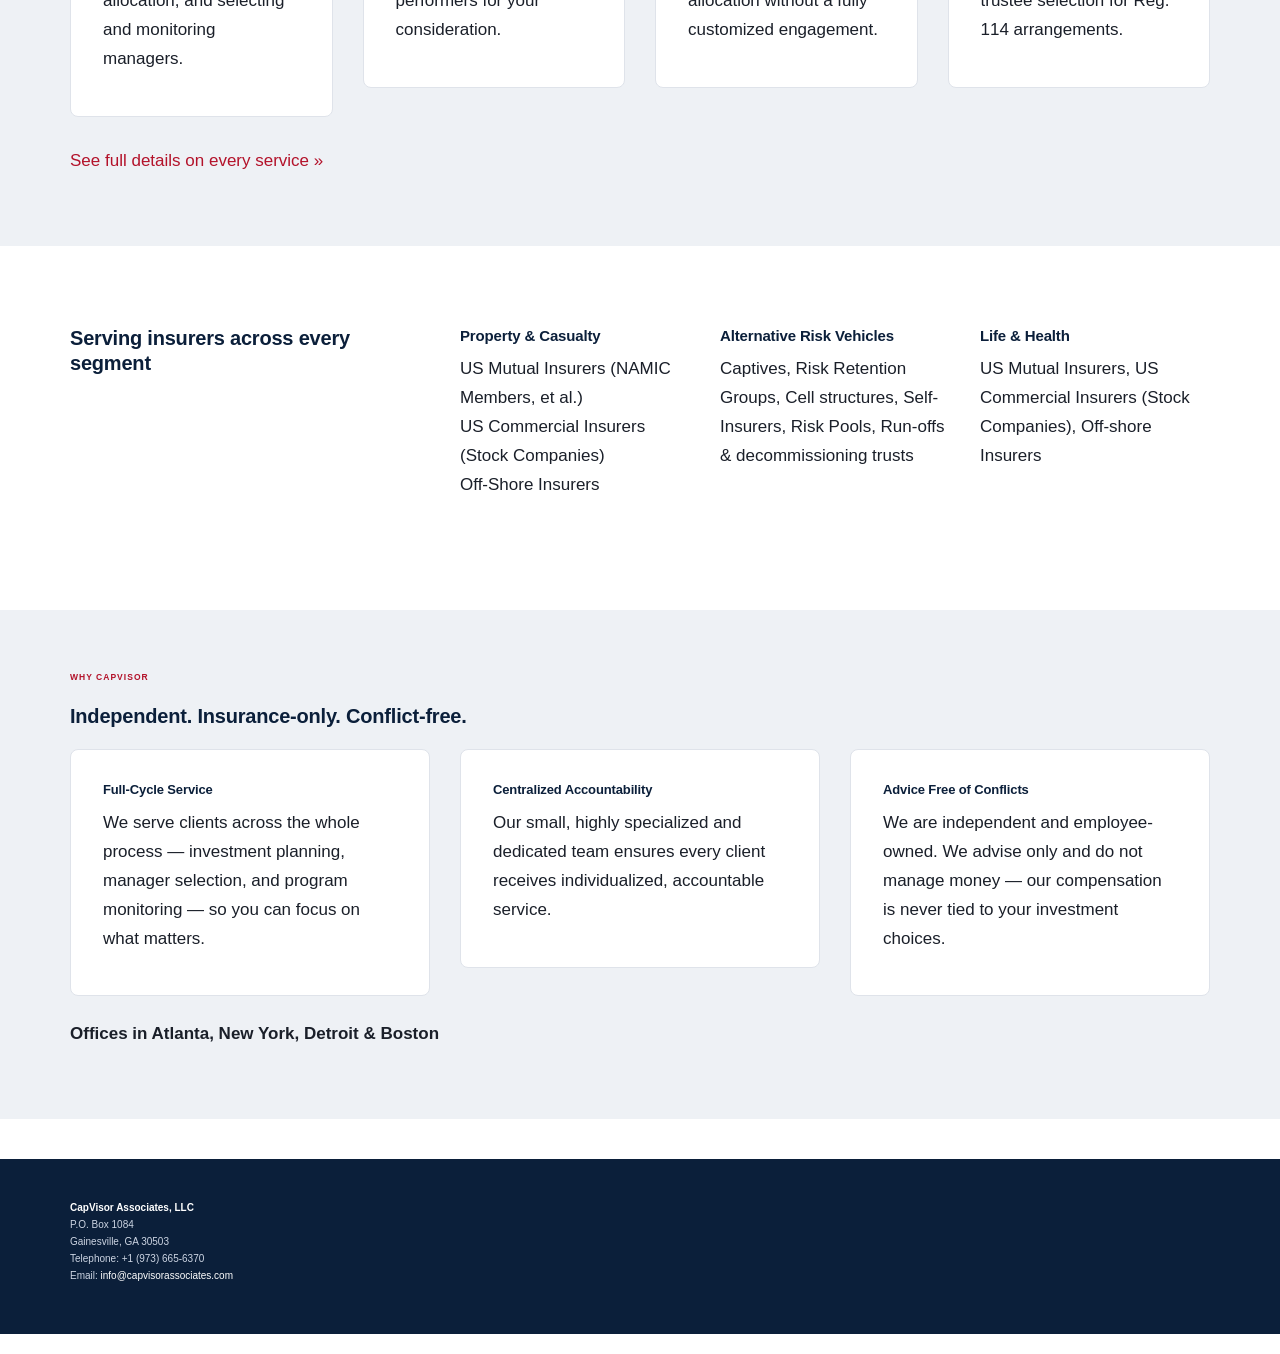
==== commit a22242c2: "Reorder Steward Model Portfolio Series ahead of Project-Based Services; move Travis to 3rd in team o" ====
--- a/index.html
+++ b/index.html
@@ -90,15 +90,15 @@
 <div class="col-md-3">
 <div class="cv-card">
 <span class="cv-card-number">3</span>
-<h3>Project-Based Services</h3>
-<p>Targeted engagements: IPS updates, ALM/duration immunization, peer group studies, and custodian or trustee selection for Reg. 114 arrangements.</p>
+<h3>Steward Model Portfolio Series</h3>
+<p>Five professionally constructed, multi-asset model portfolios for companies seeking institutional-quality allocation without a fully customized engagement.</p>
 </div>
 </div>
 <div class="col-md-3">
 <div class="cv-card">
 <span class="cv-card-number">4</span>
-<h3>Steward Model Portfolio Series</h3>
-<p>Five professionally constructed, multi-asset model portfolios for companies seeking institutional-quality allocation without a fully customized engagement.</p>
+<h3>Project-Based Services</h3>
+<p>Targeted engagements: IPS updates, ALM/duration immunization, peer group studies, and custodian or trustee selection for Reg. 114 arrangements.</p>
 </div>
 </div>
 </div>
--- a/css/modern.css
+++ b/css/modern.css
@@ -207,3 +207,31 @@
   .cv-hero{padding:70px 0 50px;text-align:left;}
   h1{font-size:1.9rem;}
 }
+
+/* Force consistent, larger type across the whole site — overrides legacy
+   Bootply styles.css rules that left many headers/nav text too small */
+body, .container, p, li{font-size:17px;line-height:1.7;}
+h1{font-size:2.6rem !important;line-height:1.15;}
+h2{font-size:2rem !important;line-height:1.25;}
+h3{font-size:1.5rem !important;line-height:1.3;}
+h4{font-size:1.2rem !important;}
+.lead{font-size:1.2rem !important;line-height:1.6;}
+
+.navbar-default .navbar-nav>li>a{
+  font-size:1rem !important;
+  padding-top:22px;
+  padding-bottom:22px;
+}
+
+.nav-tabs>li>a{
+  font-size:1.05rem !important;
+  font-weight:600;
+  padding:10px 18px;
+}
+
+.cv-bio h4{font-size:1.4rem !important;}
+.cv-bio-title{font-size:1rem !important;}
+.cv-card h3{font-size:1.3rem !important;}
+.cv-eyebrow{font-size:.85rem !important;}
+.cv-stat .cv-stat-label{font-size:1rem !important;}
+footer.cv-footer, footer.cv-footer p{font-size:1rem !important;}
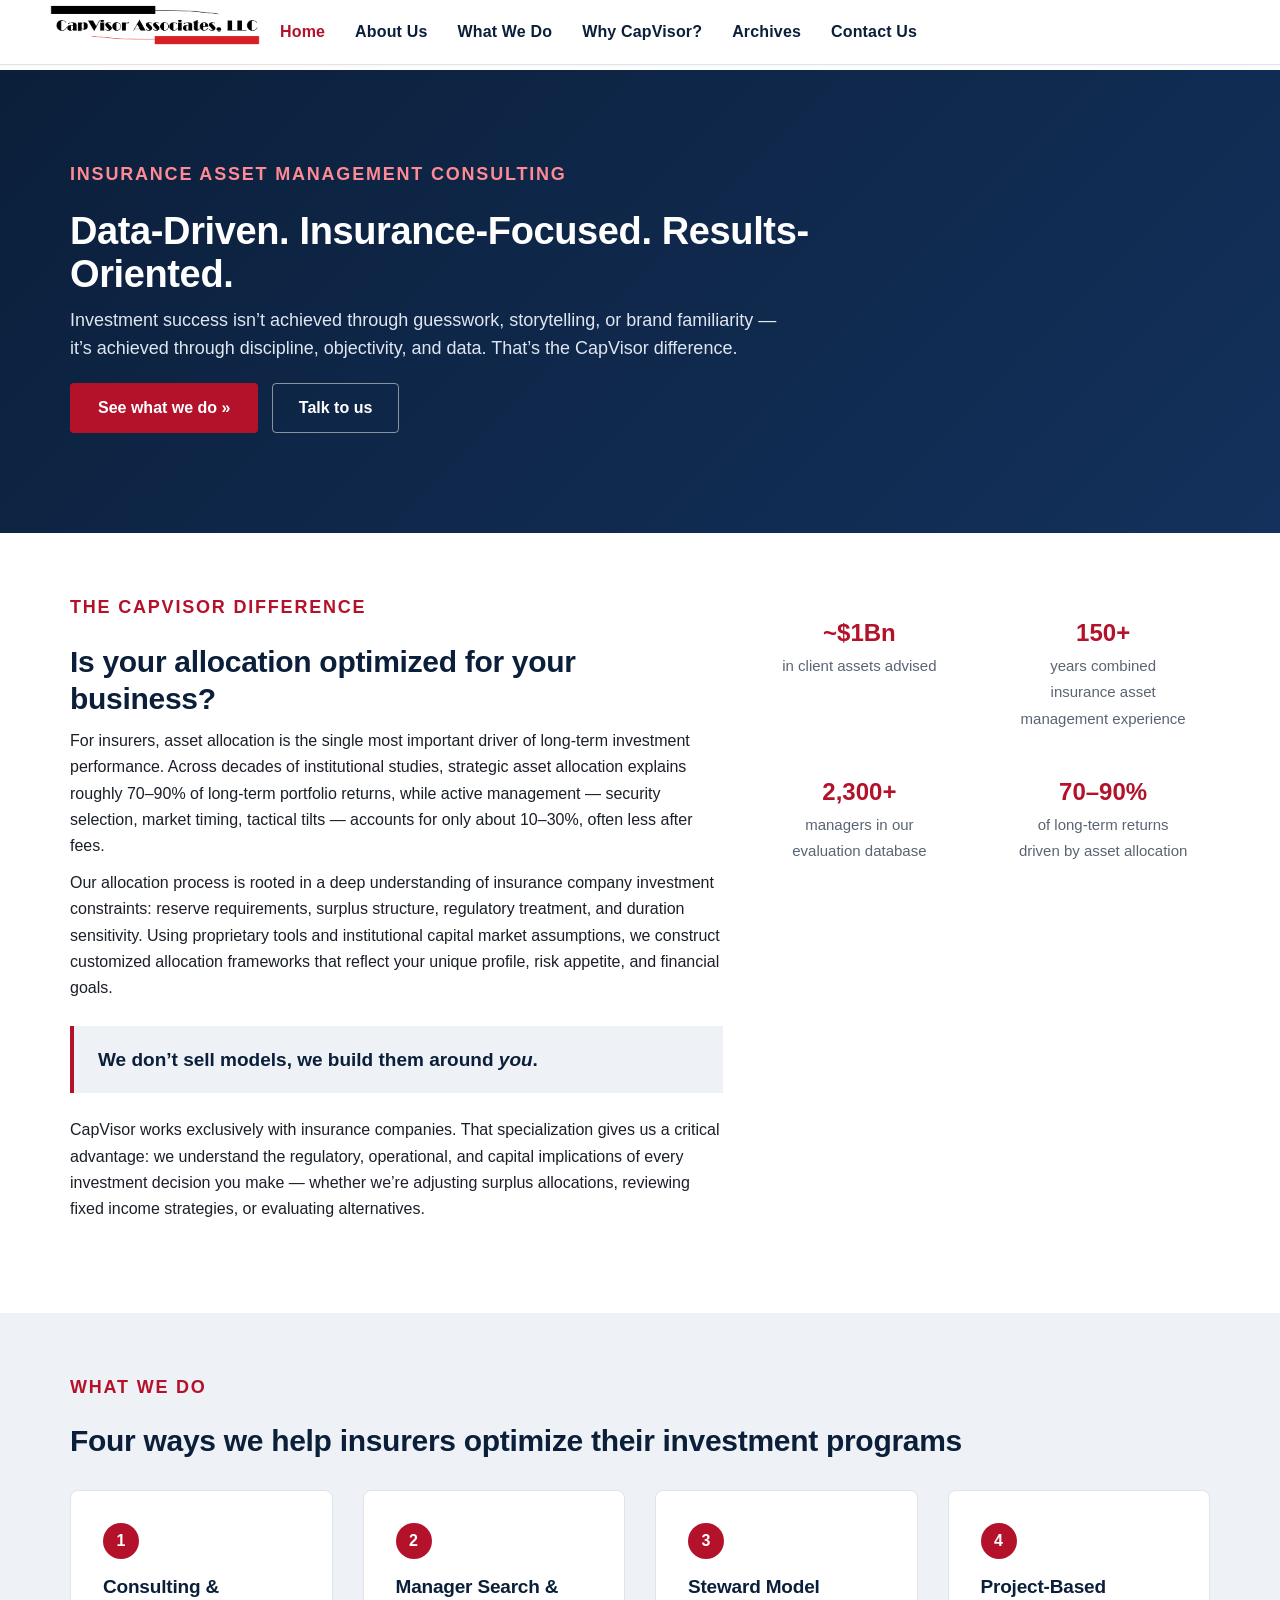
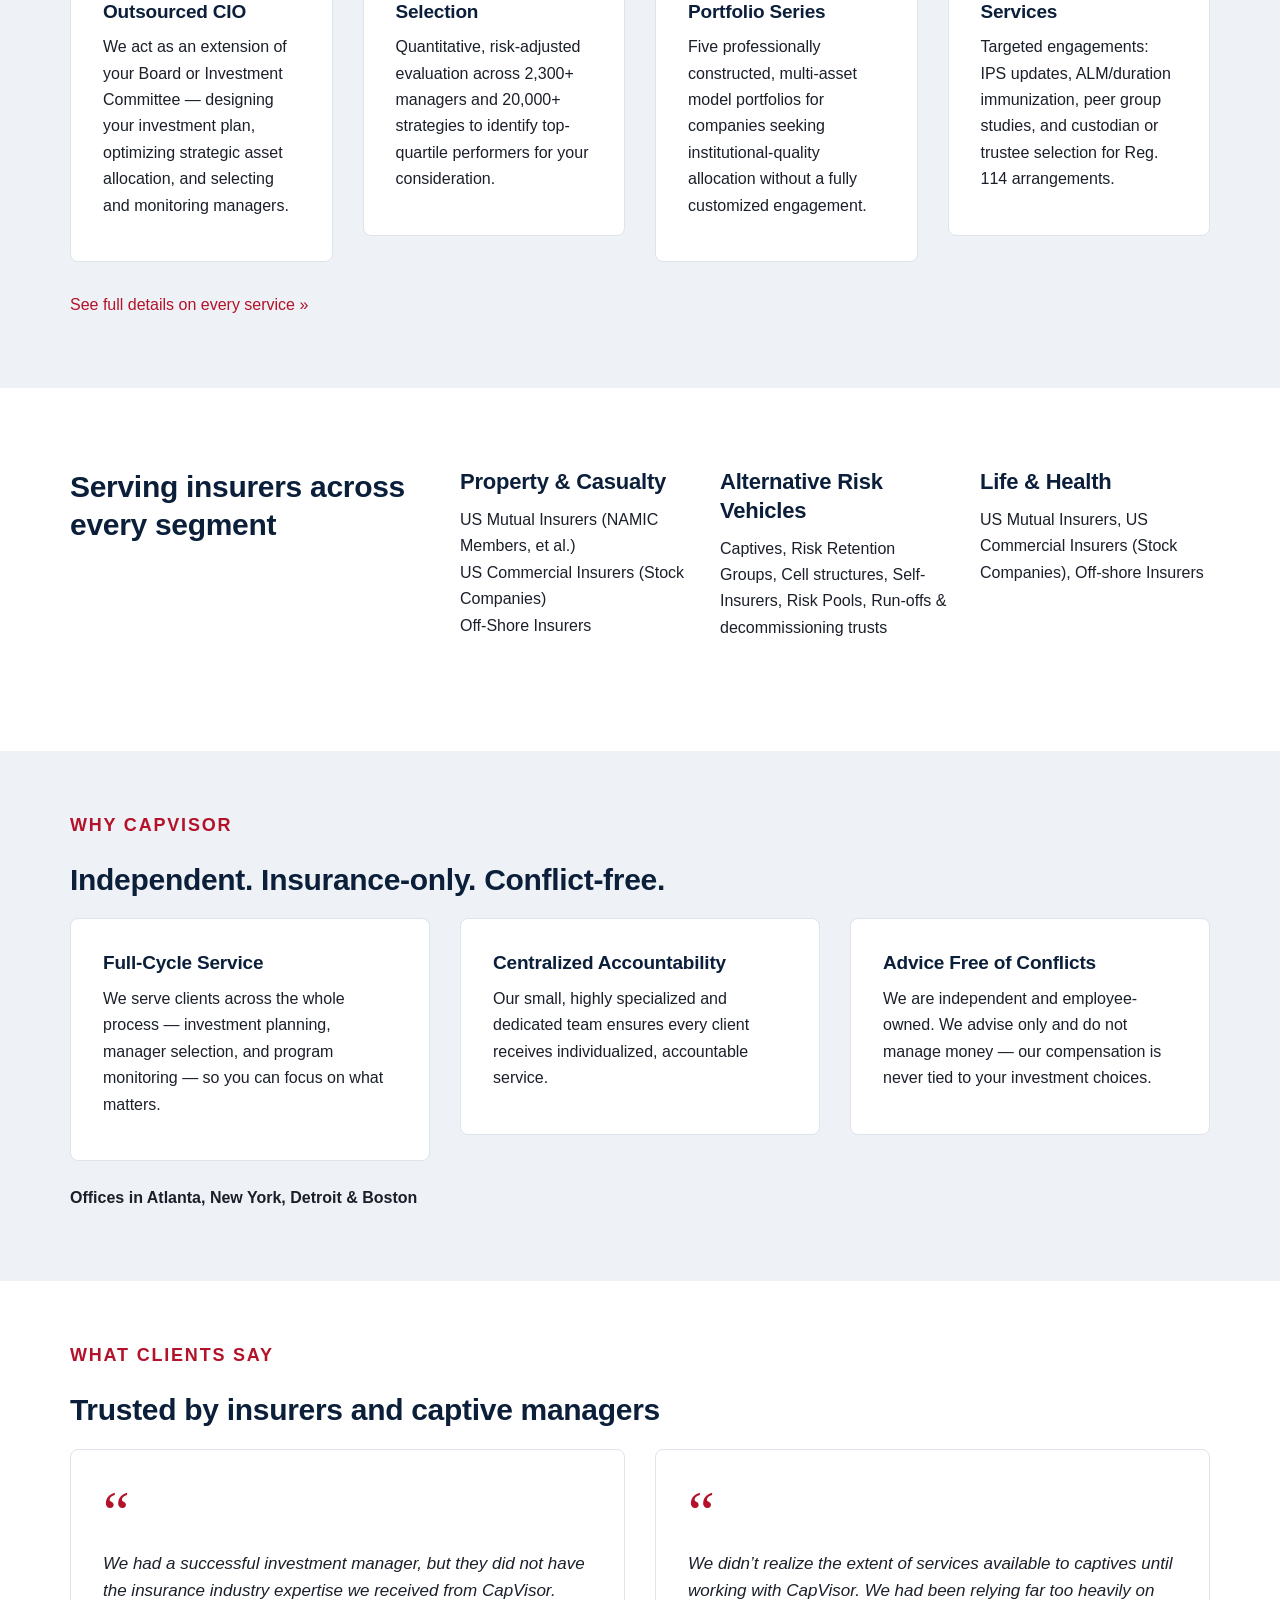
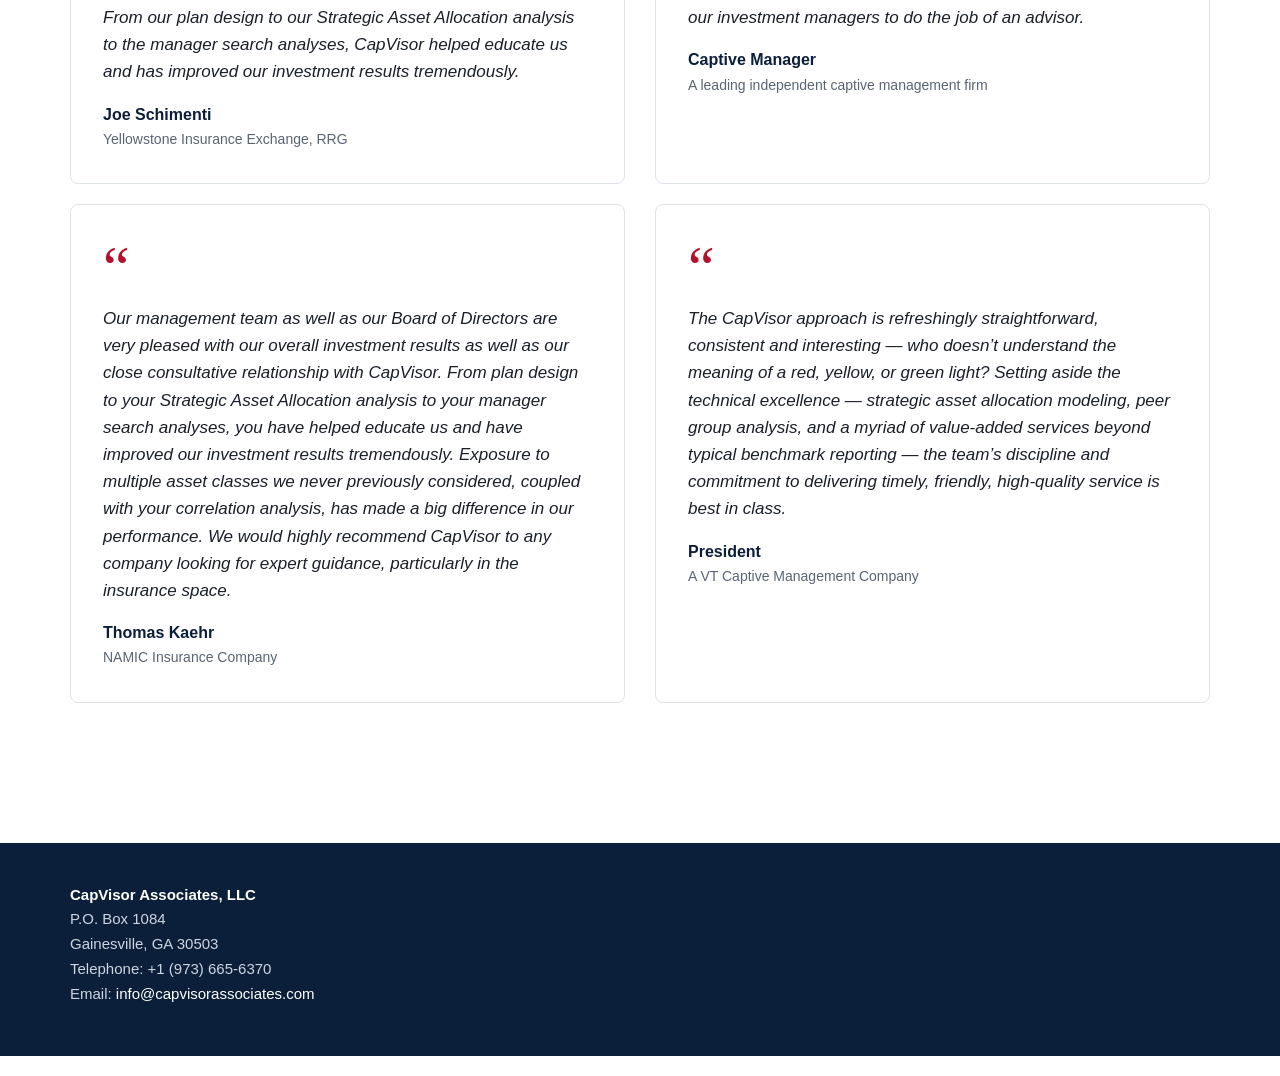
==== commit 0d58e51e: "Add testimonials section to homepage and Why CapVisor page" ====
--- a/index.html
+++ b/index.html
@@ -162,6 +162,43 @@
 </div>
 </div>
 
+<div class="cv-section">
+<div class="container">
+<span class="cv-eyebrow">What Clients Say</span>
+<h2>Trusted by insurers and captive managers</h2>
+<div class="row cv-grid-row" style="margin-top:20px">
+<div class="col-md-6">
+<div class="cv-testimonial">
+<p class="cv-testimonial-quote">We had a successful investment manager, but they did not have the insurance industry expertise we received from CapVisor. From our plan design to our Strategic Asset Allocation analysis to the manager search analyses, CapVisor helped educate us and has improved our investment results tremendously.</p>
+<span class="cv-testimonial-attribution">Joe Schimenti</span>
+<span class="cv-testimonial-org">Yellowstone Insurance Exchange, RRG</span>
+</div>
+</div>
+<div class="col-md-6">
+<div class="cv-testimonial">
+<p class="cv-testimonial-quote">We didn&rsquo;t realize the extent of services available to captives until working with CapVisor. We had been relying far too heavily on our investment managers to do the job of an advisor.</p>
+<span class="cv-testimonial-attribution">Captive Manager</span>
+<span class="cv-testimonial-org">A leading independent captive management firm</span>
+</div>
+</div>
+<div class="col-md-6">
+<div class="cv-testimonial">
+<p class="cv-testimonial-quote">Our management team as well as our Board of Directors are very pleased with our overall investment results as well as our close consultative relationship with CapVisor. From plan design to your Strategic Asset Allocation analysis to your manager search analyses, you have helped educate us and have improved our investment results tremendously. Exposure to multiple asset classes we never previously considered, coupled with your correlation analysis, has made a big difference in our performance. We would highly recommend CapVisor to any company looking for expert guidance, particularly in the insurance space.</p>
+<span class="cv-testimonial-attribution">Thomas Kaehr</span>
+<span class="cv-testimonial-org">NAMIC Insurance Company</span>
+</div>
+</div>
+<div class="col-md-6">
+<div class="cv-testimonial">
+<p class="cv-testimonial-quote">The CapVisor approach is refreshingly straightforward, consistent and interesting &mdash; who doesn&rsquo;t understand the meaning of a red, yellow, or green light? Setting aside the technical excellence &mdash; strategic asset allocation modeling, peer group analysis, and a myriad of value-added services beyond typical benchmark reporting &mdash; the team&rsquo;s discipline and commitment to delivering timely, friendly, high-quality service is best in class.</p>
+<span class="cv-testimonial-attribution">President</span>
+<span class="cv-testimonial-org">A VT Captive Management Company</span>
+</div>
+</div>
+</div>
+</div>
+</div>
+
 <footer class="cv-footer">
 <div class="container">
 <p>
--- a/css/modern.css
+++ b/css/modern.css
@@ -33,14 +33,12 @@
   letter-spacing:-0.01em;
 }
 
-h1{font-size:2.4rem;}
-h2{font-size:1.9rem;margin-bottom:1rem;}
-h3{font-size:1.3rem;}
+h2{margin-bottom:1rem;}
 
 .cv-eyebrow{
   text-transform:uppercase;
-  letter-spacing:.12em;
-  font-size:.75rem;
+  letter-spacing:.1em;
+  font-size:18px !important;
   font-weight:700;
   color:var(--cv-red);
   margin-bottom:.5rem;
@@ -117,6 +115,12 @@
   height:100%;
   transition:box-shadow .15s ease, transform .15s ease;
 }
+
+/* Equal-height card grids: apply .cv-grid-row to the .row wrapping
+   columns of .cv-card so every card in the row matches the tallest one */
+.cv-grid-row{display:flex;flex-wrap:wrap;}
+.cv-grid-row > [class*="col-"]{display:flex;margin-bottom:20px;}
+.cv-grid-row > [class*="col-"] > .cv-card{width:100%;}
 .cv-card:hover{box-shadow:0 10px 30px rgba(11,31,58,.08);transform:translateY(-2px);}
 .cv-card h3{margin-top:0;}
 .cv-card .cv-card-number{
@@ -131,6 +135,63 @@
   margin-bottom:16px;
 }
 
+/* Dark card variants — used for the Archives page boxes. All three share
+   the same gradient treatment as the hero so the navy actually matches;
+   black and red give the row some variation. */
+.cv-card-navy, .cv-card-black, .cv-card-red{
+  border:none;
+  color:#fff;
+}
+.cv-card-navy{background:linear-gradient(135deg, var(--cv-navy) 0%, var(--cv-navy-light) 100%);}
+.cv-card-black{background:linear-gradient(135deg, #14171c 0%, #2a2f3a 100%);}
+.cv-card-red{background:linear-gradient(135deg, var(--cv-red-dark) 0%, var(--cv-red) 100%);}
+
+.cv-card-navy h3, .cv-card-black h3, .cv-card-red h3{color:#fff;}
+.cv-card-navy a, .cv-card-black a, .cv-card-red a{color:#fff;text-decoration:underline;}
+.cv-card-navy a:hover, .cv-card-black a:hover, .cv-card-red a:hover{color:#ffd9dc;}
+.cv-card-navy .nav-tabs>li>a, .cv-card-black .nav-tabs>li>a, .cv-card-red .nav-tabs>li>a{color:#fff;background:transparent;border:none;}
+.cv-card-navy .nav-tabs>li.active>a{color:var(--cv-navy);background:#fff;}
+.cv-card-black .nav-tabs>li.active>a{color:#14171c;background:#fff;}
+.cv-card-red .nav-tabs>li.active>a{color:var(--cv-red-dark);background:#fff;}
+
+/* Testimonials */
+.cv-testimonial{
+  background:#fff;
+  border:1px solid var(--cv-border);
+  border-radius:8px;
+  padding:32px;
+  height:100%;
+  position:relative;
+}
+.cv-testimonial::before{
+  content:"\201C";
+  font-size:60px;
+  font-family:Georgia, serif;
+  color:var(--cv-red);
+  line-height:1;
+  display:block;
+  margin-bottom:8px;
+}
+.cv-testimonial p.cv-testimonial-quote{
+  font-size:17px !important;
+  font-style:italic;
+  color:var(--cv-ink);
+  line-height:1.6;
+}
+.cv-testimonial .cv-testimonial-attribution{
+  display:block;
+  margin-top:16px;
+  font-weight:700;
+  color:var(--cv-navy);
+  font-style:normal;
+}
+.cv-testimonial .cv-testimonial-org{
+  display:block;
+  color:var(--cv-gray);
+  font-size:14px;
+  font-style:normal;
+}
+
 /* Stat callouts */
 .cv-stat{
   text-align:center;
@@ -152,7 +213,8 @@
   border-left:4px solid var(--cv-red);
   padding:18px 24px;
   background:var(--cv-gray-light);
-  font-size:1.05rem;
+  font-size:19px !important;
+  font-weight:600;
   color:var(--cv-navy);
   margin:24px 0;
 }
@@ -173,7 +235,7 @@
 }
 .cv-portfolio-chip .cv-portfolio-mix{
   color:var(--cv-gray);
-  font-size:.92rem;
+  font-size:15px !important;
 }
 
 /* People / bios */
@@ -208,30 +270,31 @@
   h1{font-size:1.9rem;}
 }
 
-/* Force consistent, larger type across the whole site — overrides legacy
-   Bootply styles.css rules that left many headers/nav text too small */
-body, .container, p, li{font-size:17px;line-height:1.7;}
-h1{font-size:2.6rem !important;line-height:1.15;}
-h2{font-size:2rem !important;line-height:1.25;}
-h3{font-size:1.5rem !important;line-height:1.3;}
-h4{font-size:1.2rem !important;}
-.lead{font-size:1.2rem !important;line-height:1.6;}
+/* Fixed pixel sizes (not rem) so these can't be diluted by any inherited
+   base font-size from Bootstrap/legacy styles.css. These are the actual
+   rendered sizes in the browser, deliberately large for a marketing site. */
+body, .container, p, li{font-size:16px !important;line-height:1.65;}
+h1{font-size:38px !important;line-height:1.15;}
+h2{font-size:30px !important;line-height:1.25;}
+h3{font-size:22px !important;line-height:1.3;}
+h4{font-size:18px !important;}
+.lead{font-size:18px !important;line-height:1.55;}
 
 .navbar-default .navbar-nav>li>a{
-  font-size:1rem !important;
+  font-size:16px !important;
+  font-weight:600;
   padding-top:22px;
   padding-bottom:22px;
 }
 
 .nav-tabs>li>a{
-  font-size:1.05rem !important;
-  font-weight:600;
-  padding:10px 18px;
-}
-
-.cv-bio h4{font-size:1.4rem !important;}
-.cv-bio-title{font-size:1rem !important;}
-.cv-card h3{font-size:1.3rem !important;}
-.cv-eyebrow{font-size:.85rem !important;}
-.cv-stat .cv-stat-label{font-size:1rem !important;}
-footer.cv-footer, footer.cv-footer p{font-size:1rem !important;}
+  font-size:15px !important;
+  font-weight:600;
+  padding:10px 16px;
+}
+
+.cv-bio h4{font-size:20px !important;}
+.cv-bio-title{font-size:15px !important;}
+.cv-card h3{font-size:19px !important;}
+.cv-stat .cv-stat-label{font-size:15px !important;}
+footer.cv-footer, footer.cv-footer p{font-size:15px !important;}
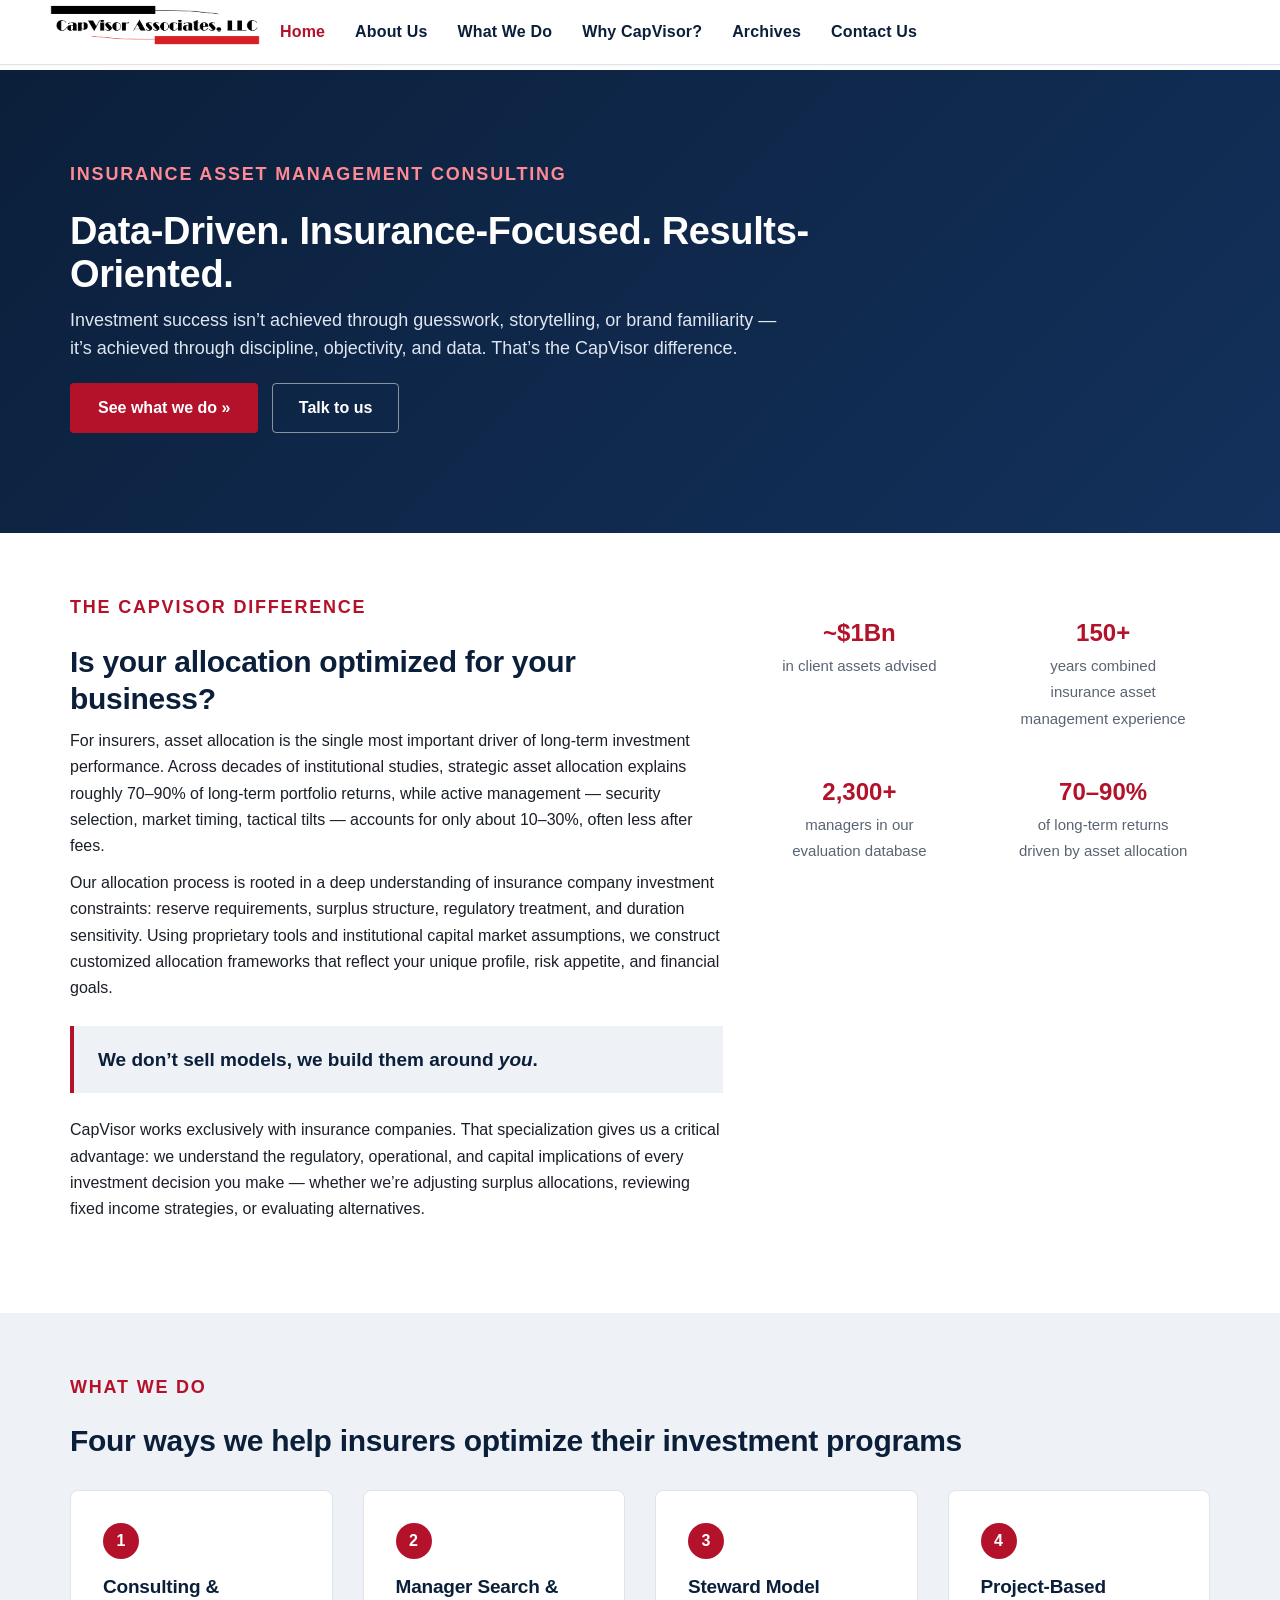
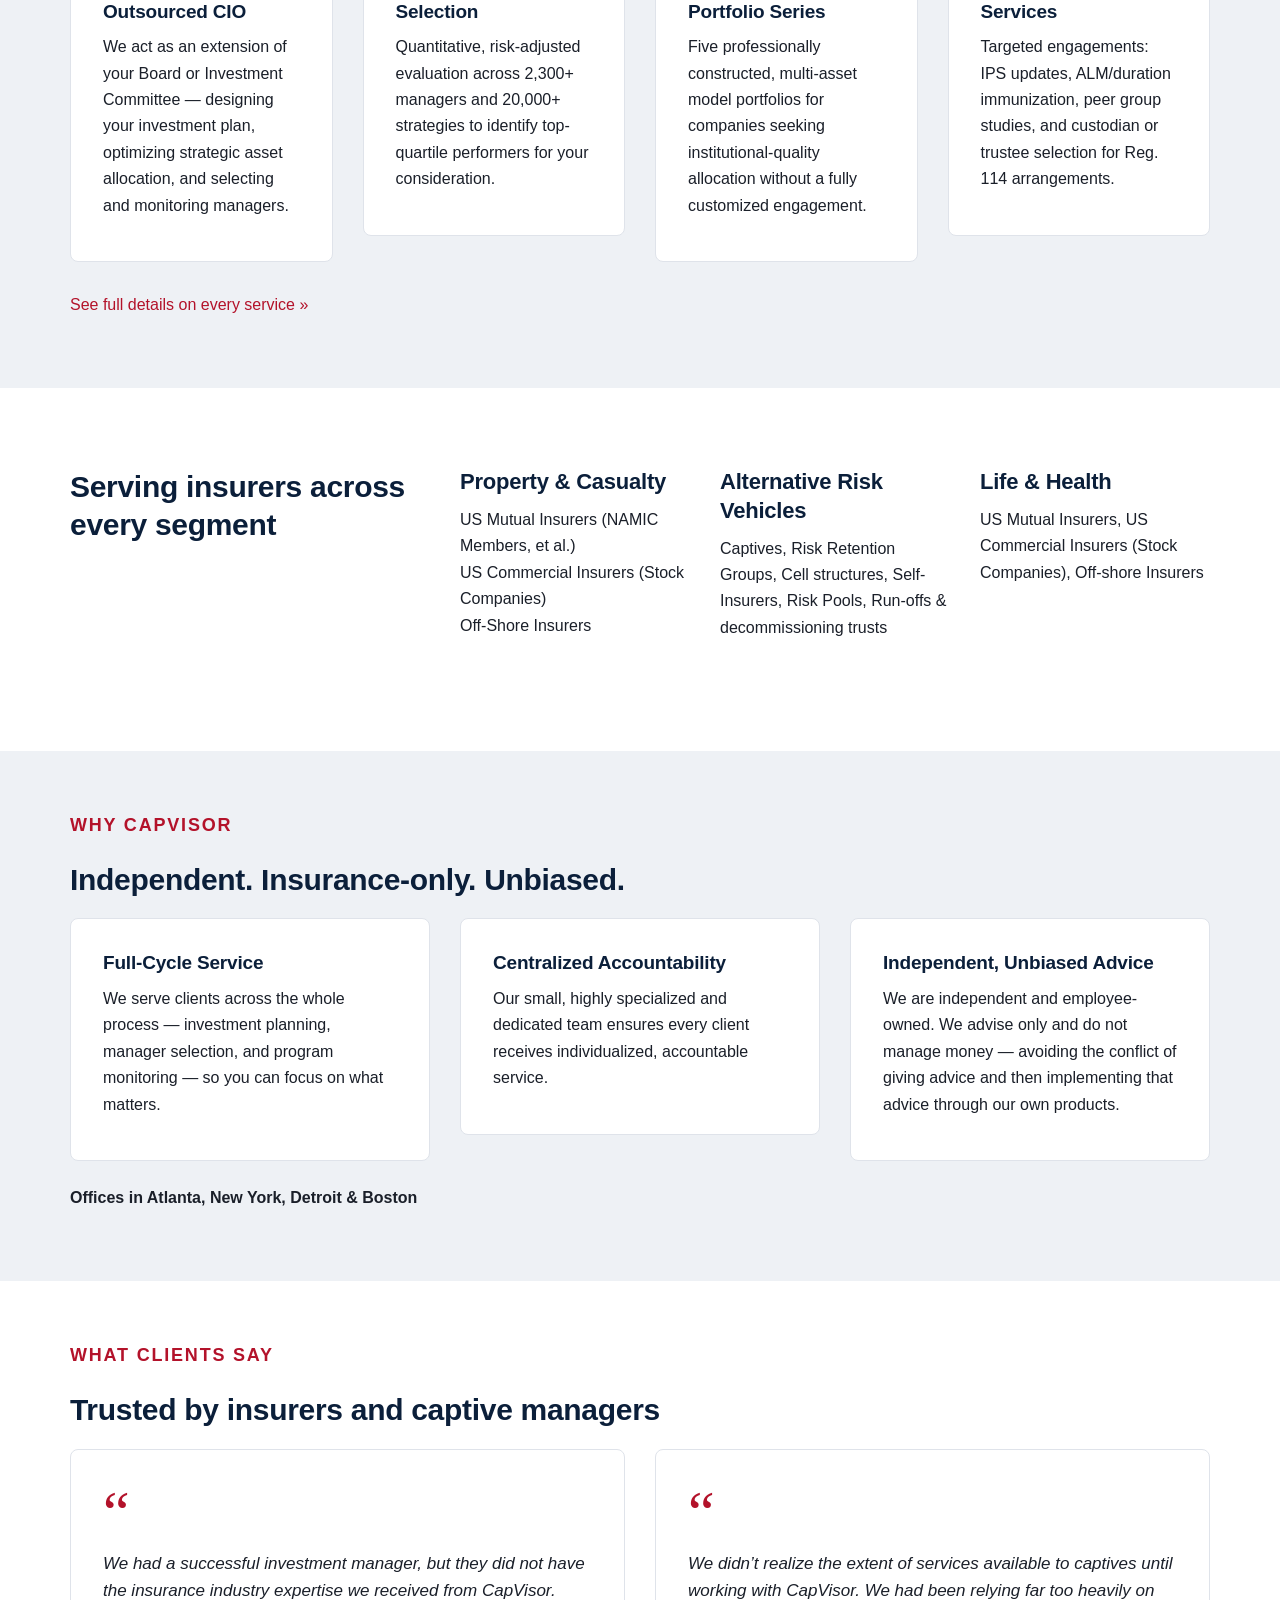
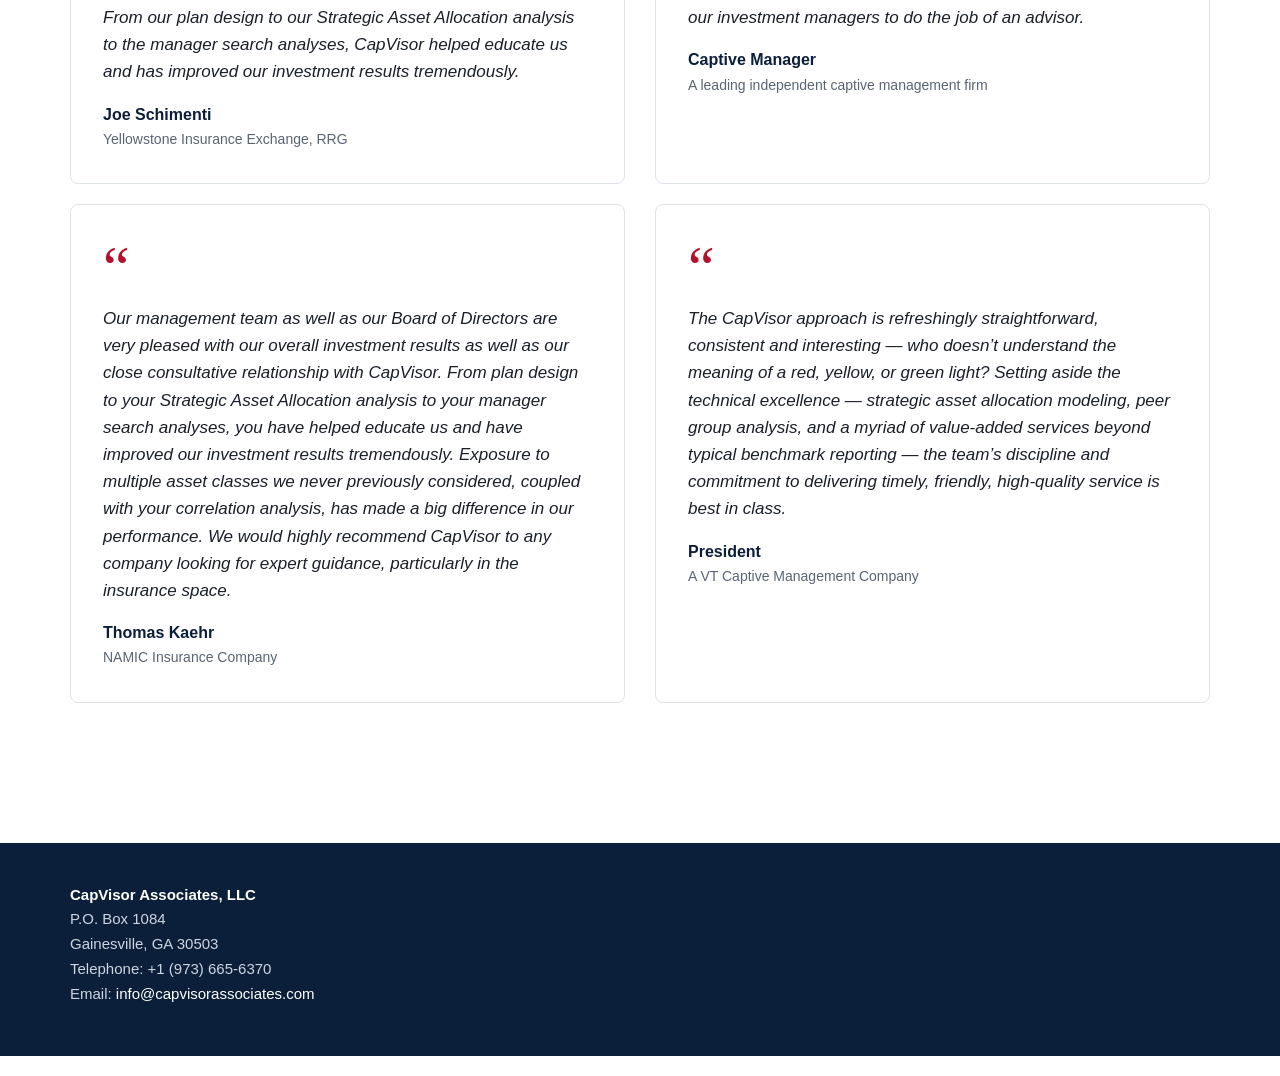
==== commit a366a451: "Replace conflict-free claim with accurate wording; emphasize non-discretionary status and insurer-sp" ====
--- a/index.html
+++ b/index.html
@@ -137,7 +137,7 @@
 <div class="cv-section cv-section-alt">
 <div class="container">
 <span class="cv-eyebrow">Why CapVisor</span>
-<h2>Independent. Insurance-only. Conflict-free.</h2>
+<h2>Independent. Insurance-only. Unbiased.</h2>
 <div class="row" style="margin-top:20px">
 <div class="col-md-4">
 <div class="cv-card">
@@ -153,8 +153,8 @@
 </div>
 <div class="col-md-4">
 <div class="cv-card">
-<h3>Advice Free of Conflicts</h3>
-<p>We are independent and employee-owned. We advise only and do not manage money &mdash; our compensation is never tied to your investment choices.</p>
+<h3>Independent, Unbiased Advice</h3>
+<p>We are independent and employee-owned. We advise only and do not manage money &mdash; avoiding the conflict of giving advice and then implementing that advice through our own products.</p>
 </div>
 </div>
 </div>
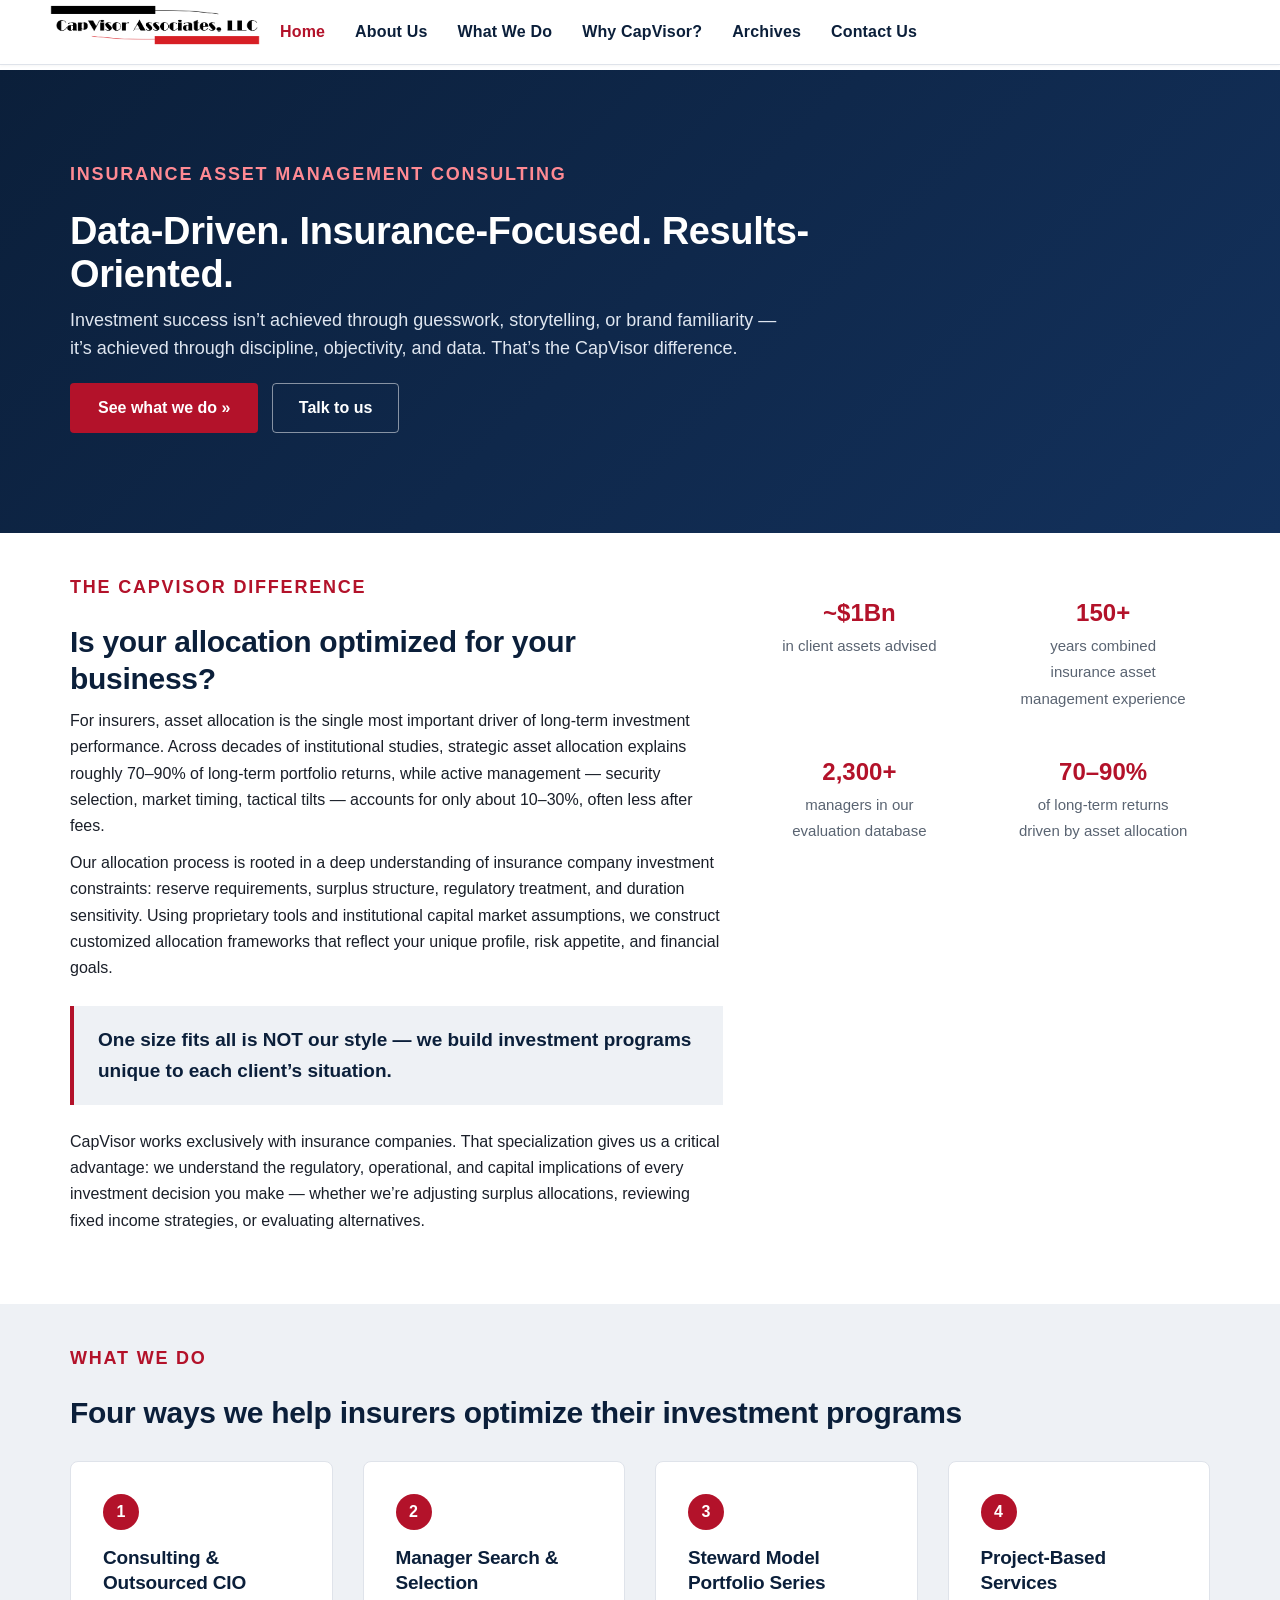
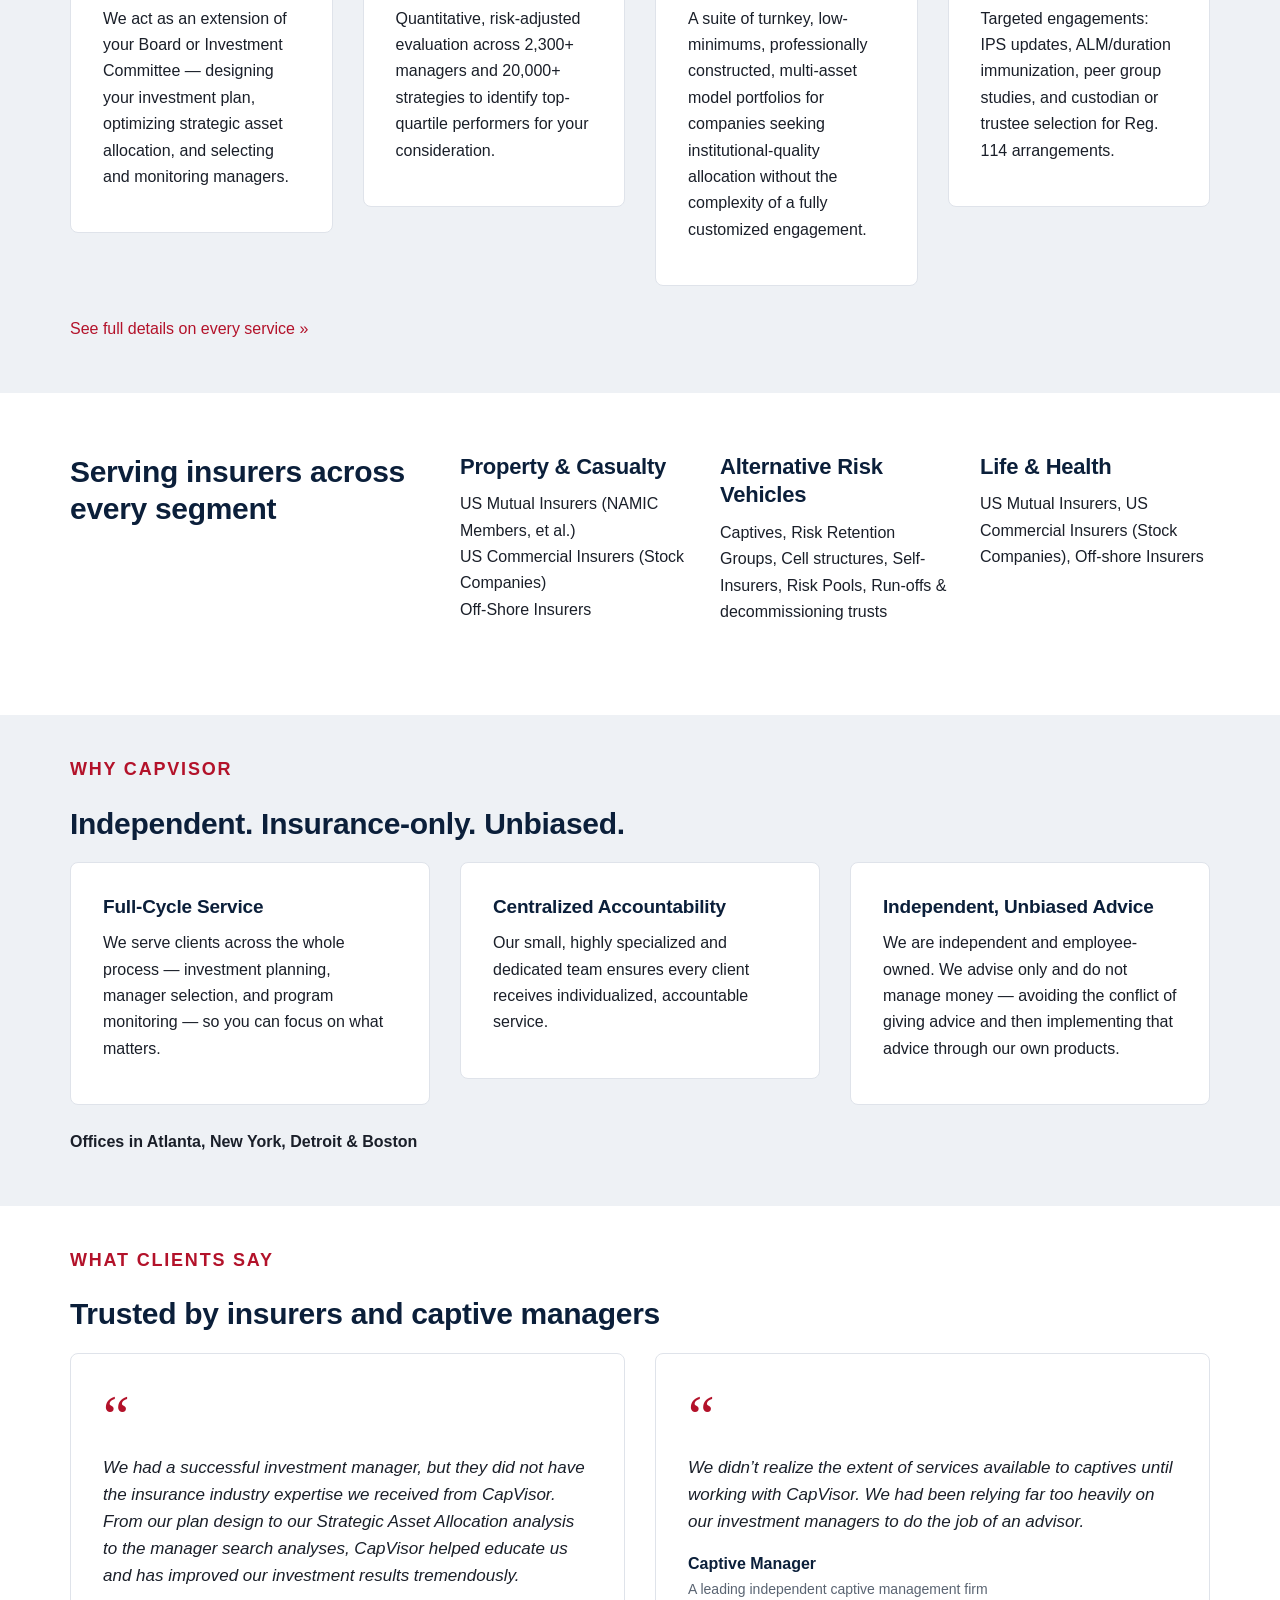
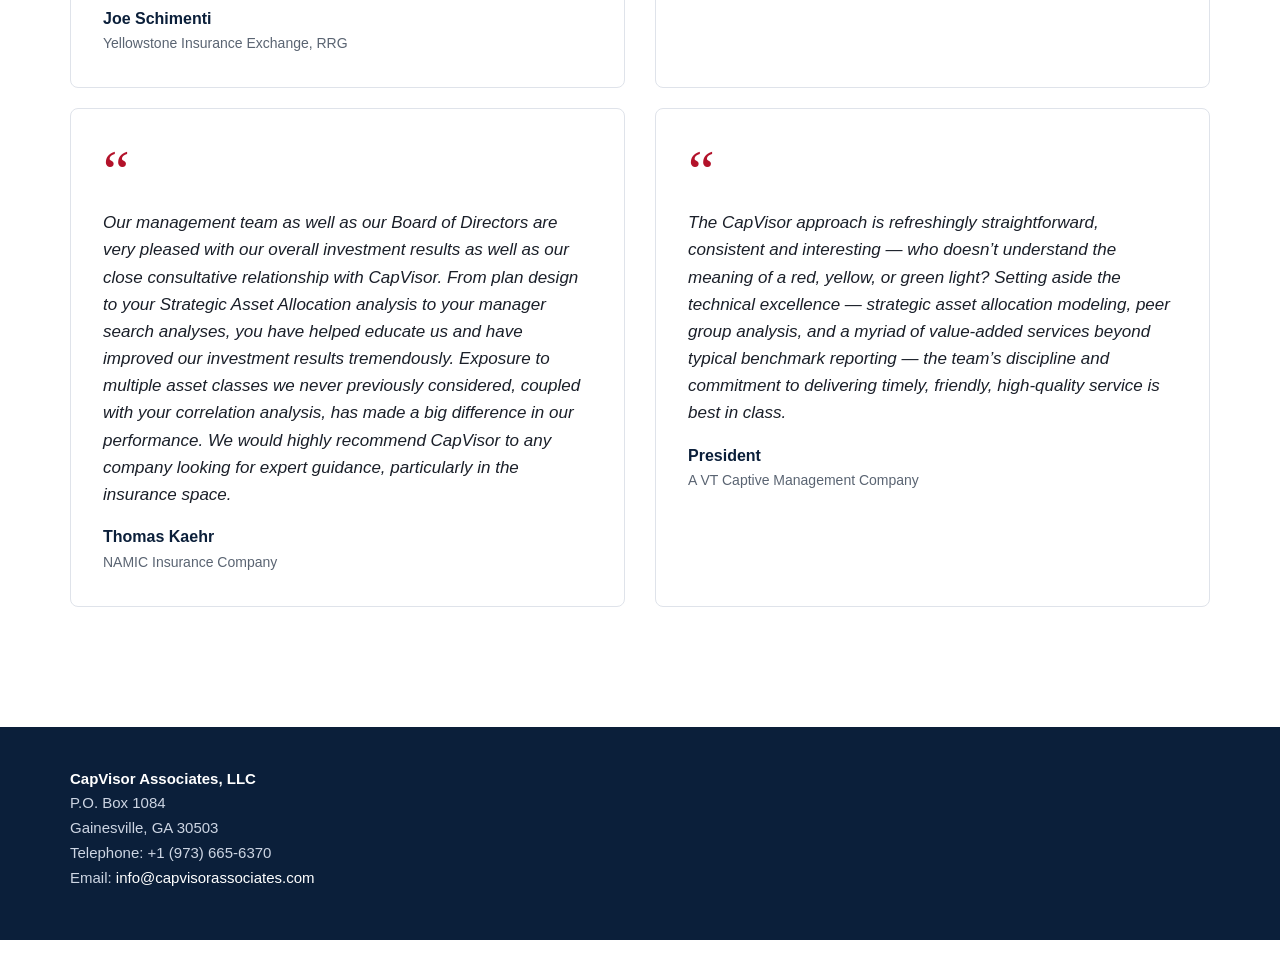
==== commit 8b28c08c: "Apply Carl's feedback: Steward benefit-first copy, pull quote reword, ACLI removed, 8% non-discretio" ====
--- a/index.html
+++ b/index.html
@@ -53,7 +53,7 @@
 <h2>Is your allocation optimized for your business?</h2>
 <p>For insurers, asset allocation is the single most important driver of long-term investment performance. Across decades of institutional studies, strategic asset allocation explains roughly 70&ndash;90% of long-term portfolio returns, while active management &mdash; security selection, market timing, tactical tilts &mdash; accounts for only about 10&ndash;30%, often less after fees.</p>
 <p>Our allocation process is rooted in a deep understanding of insurance company investment constraints: reserve requirements, surplus structure, regulatory treatment, and duration sensitivity. Using proprietary tools and institutional capital market assumptions, we construct customized allocation frameworks that reflect your unique profile, risk appetite, and financial goals.</p>
-<div class="cv-pullquote">We don&rsquo;t sell models, we build them around <em>you</em>.</div>
+<div class="cv-pullquote">One size fits all is NOT our style &mdash; we build investment programs unique to each client&rsquo;s situation.</div>
 <p>CapVisor works exclusively with insurance companies. That specialization gives us a critical advantage: we understand the regulatory, operational, and capital implications of every investment decision you make &mdash; whether we&rsquo;re adjusting surplus allocations, reviewing fixed income strategies, or evaluating alternatives.</p>
 </div>
 <div class="col-md-5">
@@ -91,7 +91,7 @@
 <div class="cv-card">
 <span class="cv-card-number">3</span>
 <h3>Steward Model Portfolio Series</h3>
-<p>Five professionally constructed, multi-asset model portfolios for companies seeking institutional-quality allocation without a fully customized engagement.</p>
+<p>A suite of turnkey, low-minimums, professionally constructed, multi-asset model portfolios for companies seeking institutional-quality allocation without the complexity of a fully customized engagement.</p>
 </div>
 </div>
 <div class="col-md-3">
--- a/css/modern.css
+++ b/css/modern.css
@@ -103,7 +103,7 @@
 .btn-cv-outline:hover{border-color:#fff;text-decoration:none;color:#fff;}
 
 /* Section spacing */
-.cv-section{padding:60px 0;}
+.cv-section{padding:40px 0;}
 .cv-section-alt{background:var(--cv-gray-light);}
 
 /* Cards */
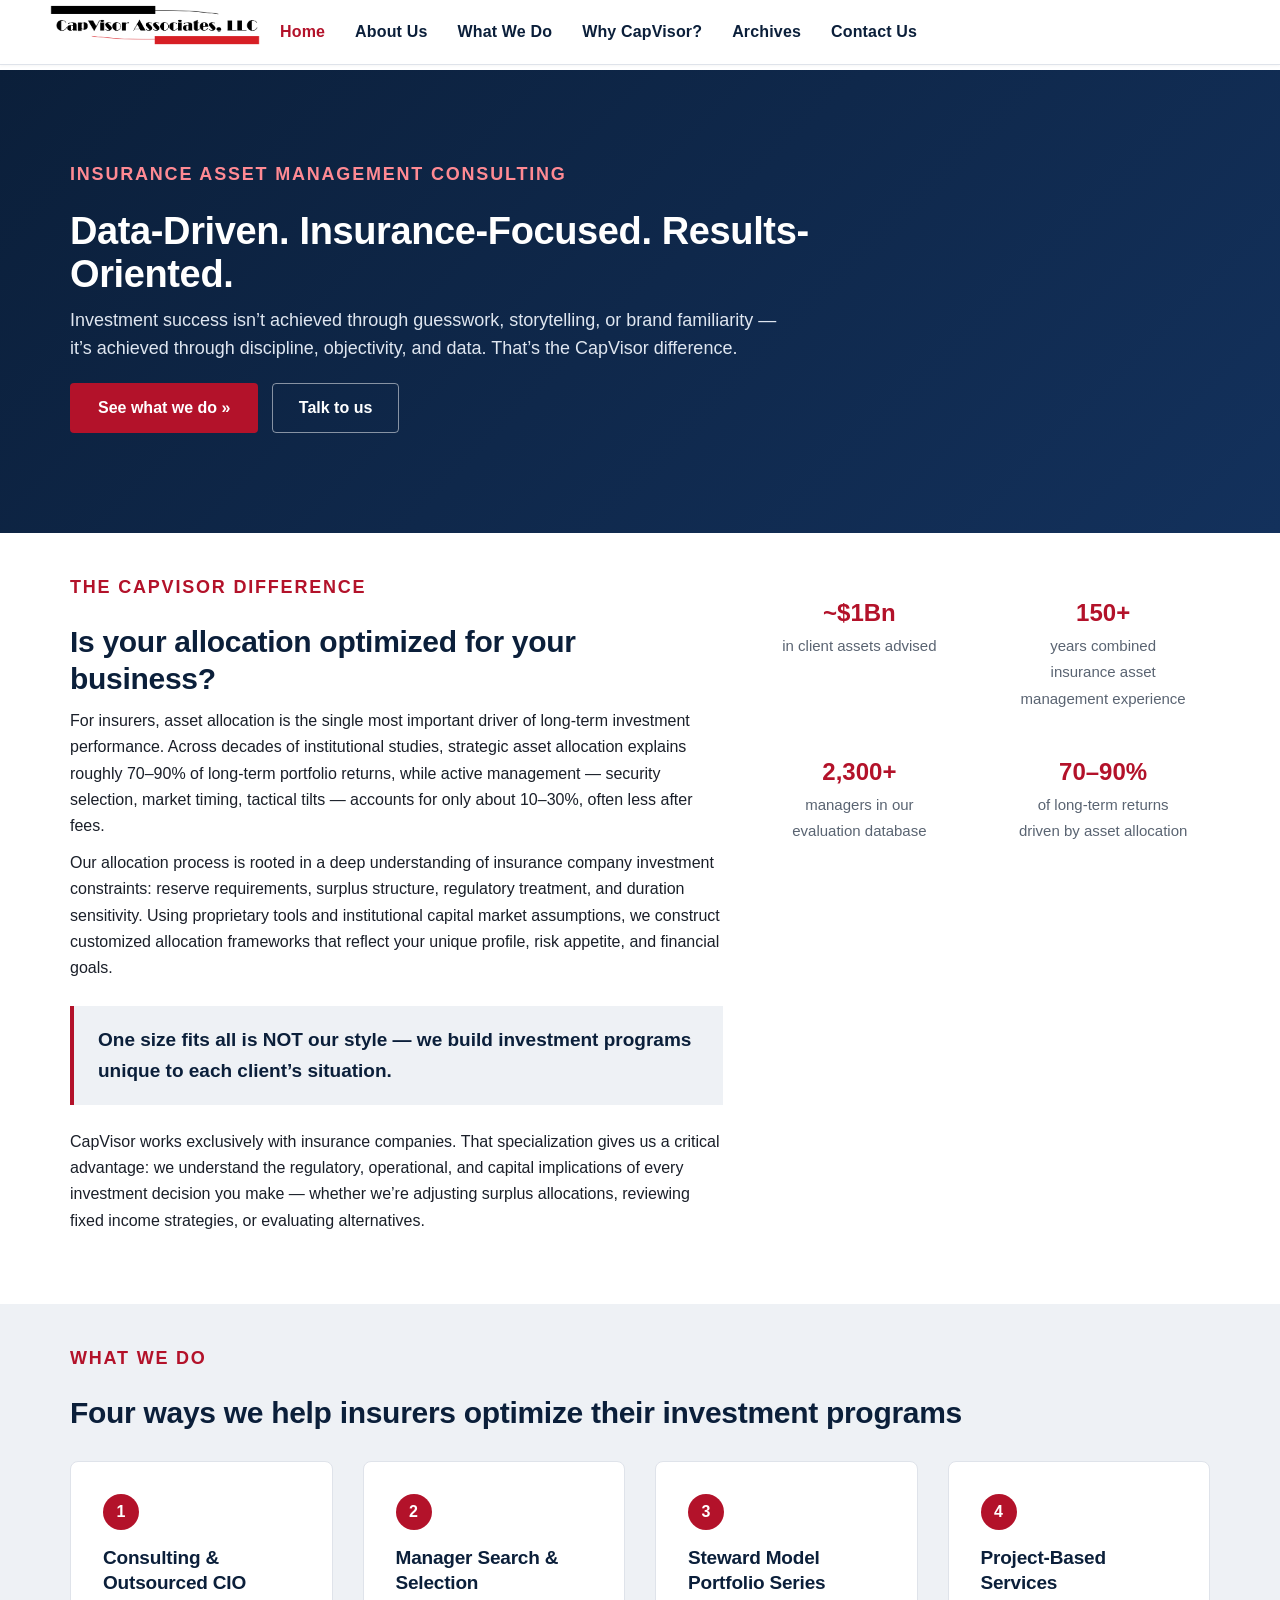
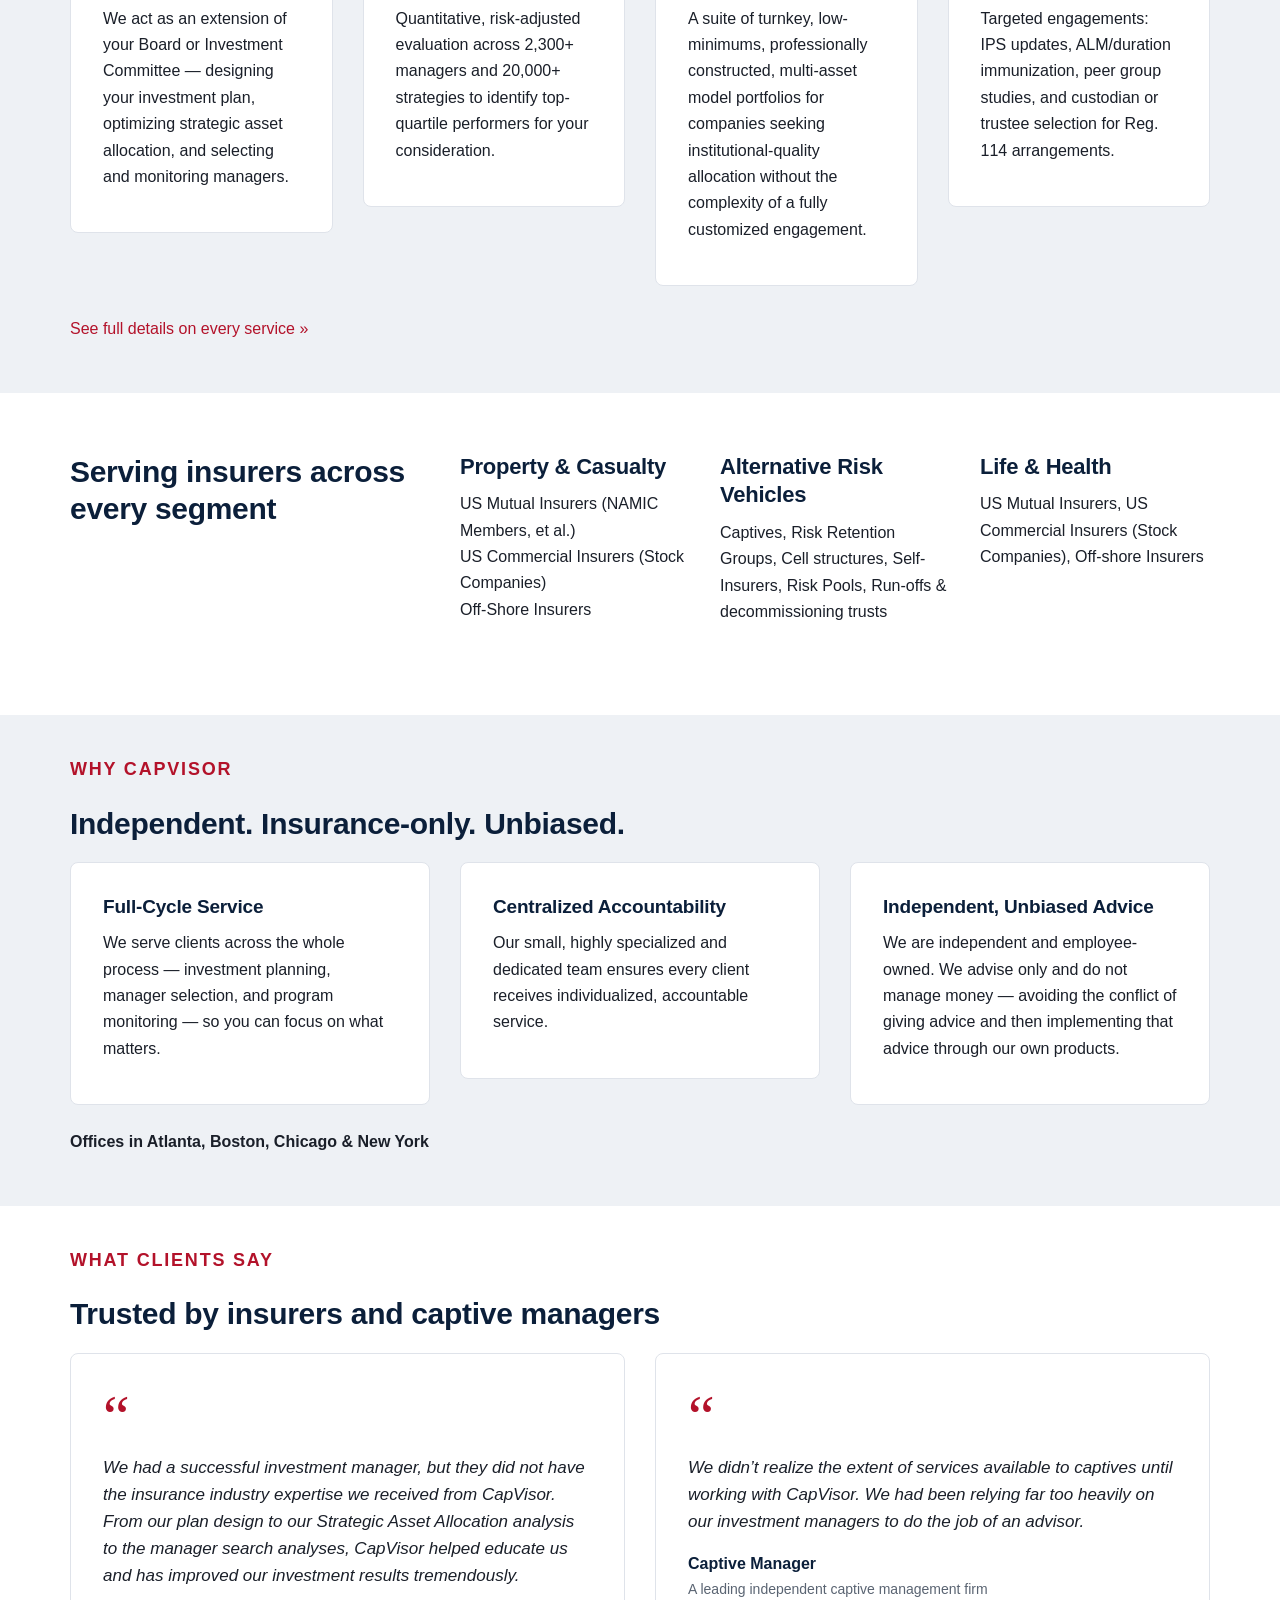
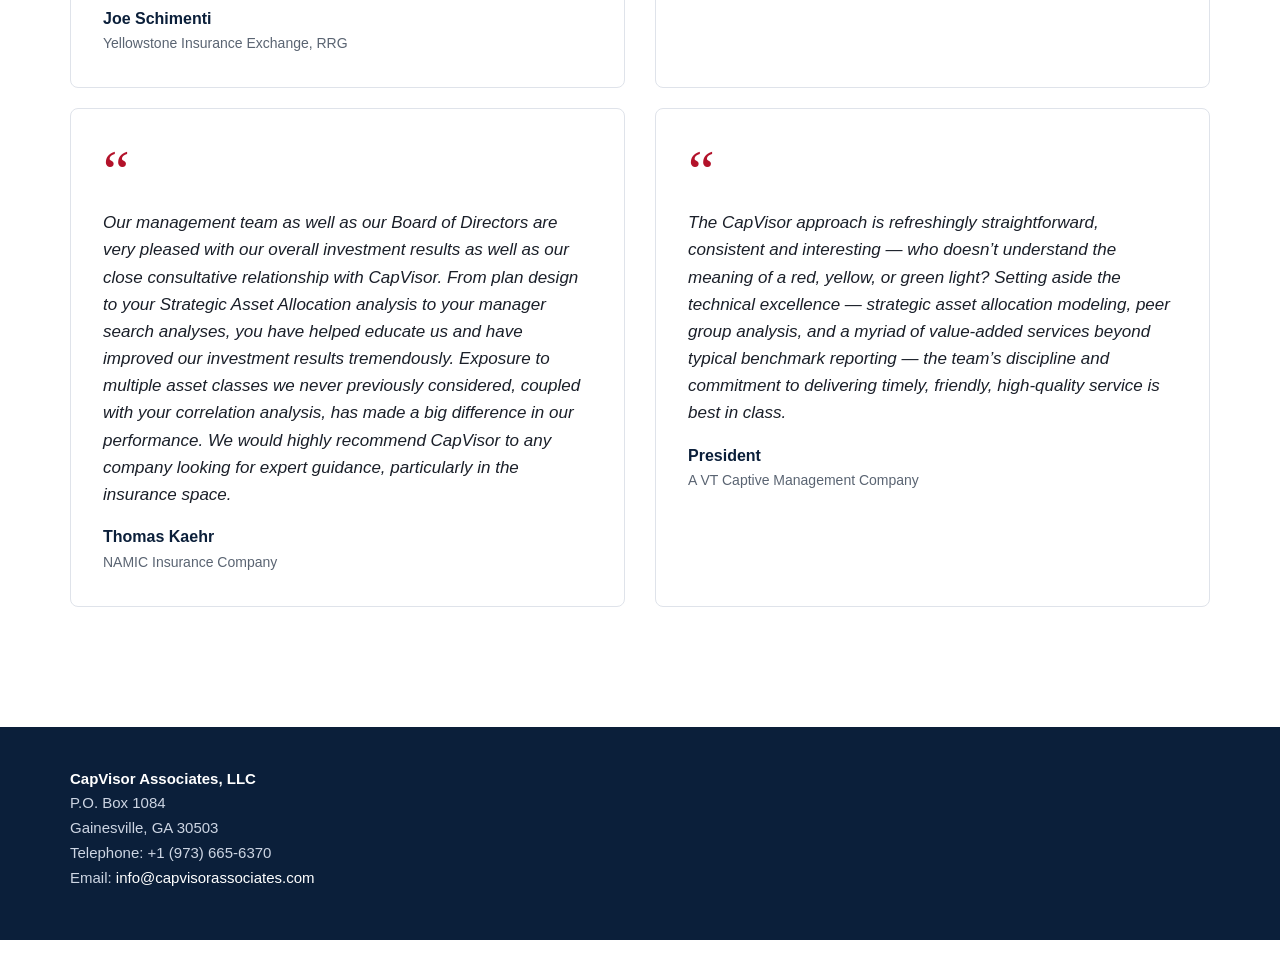
==== commit cae9177b: "Replace Debbie Leich with Barry Livingston (CFA, CAIA) — Managing Director, Business Development and" ====
--- a/index.html
+++ b/index.html
@@ -158,7 +158,7 @@
 </div>
 </div>
 </div>
-<p style="margin-top:24px"><strong>Offices in Atlanta, New York, Detroit &amp; Boston</strong></p>
+<p style="margin-top:24px"><strong>Offices in Atlanta, Boston, Chicago &amp; New York</strong></p>
 </div>
 </div>
 
